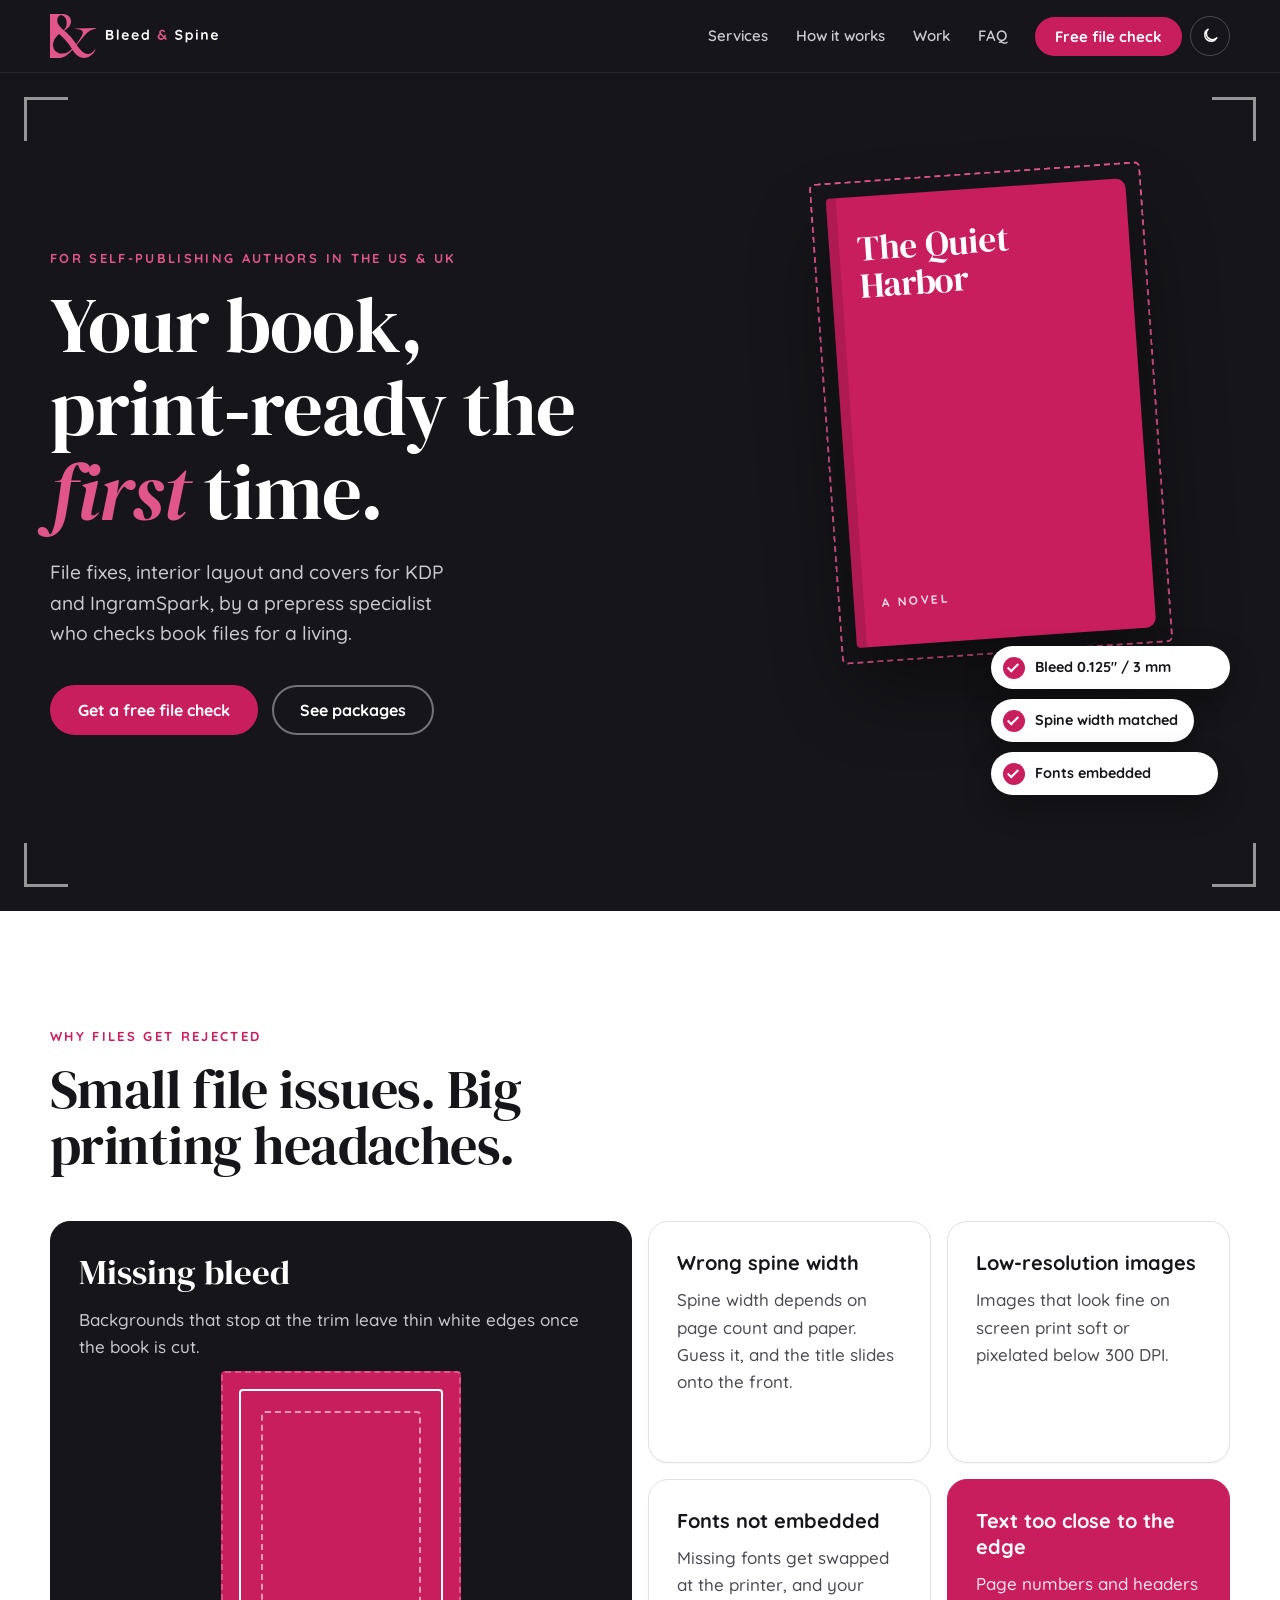
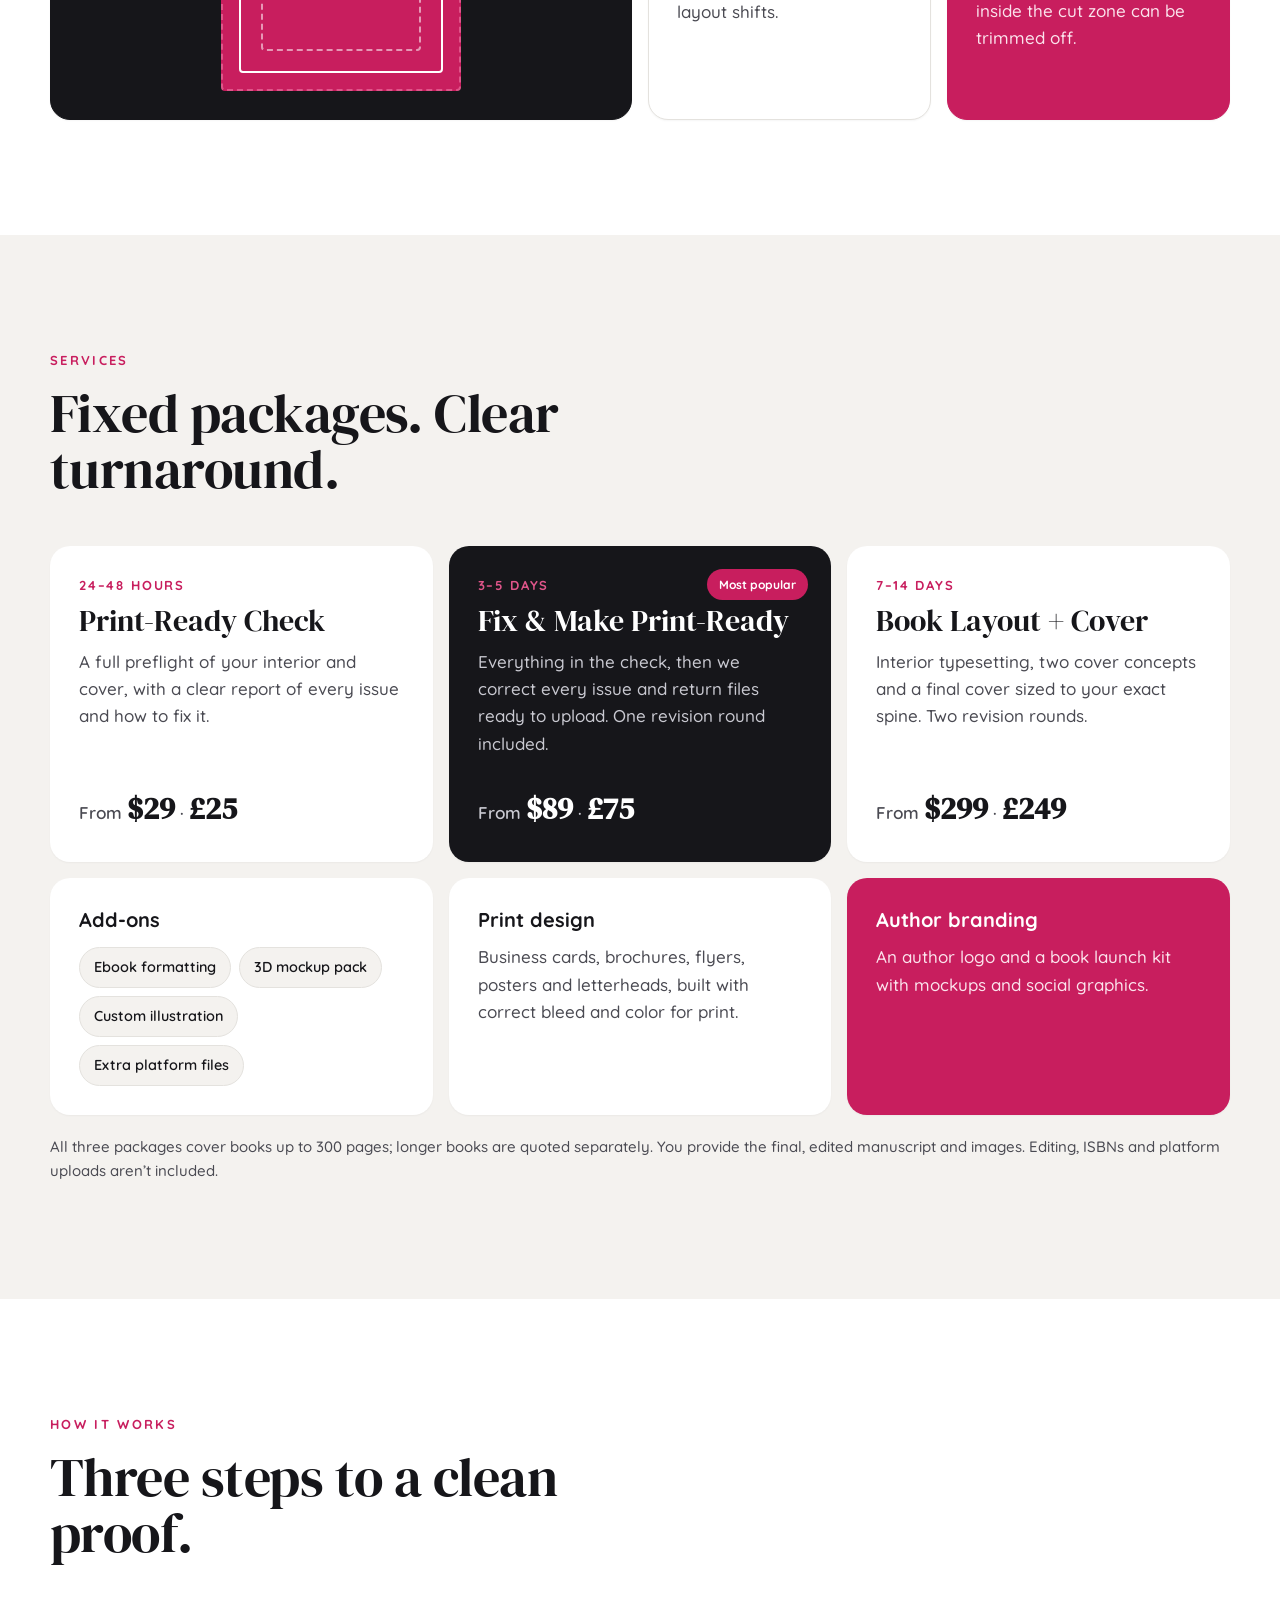
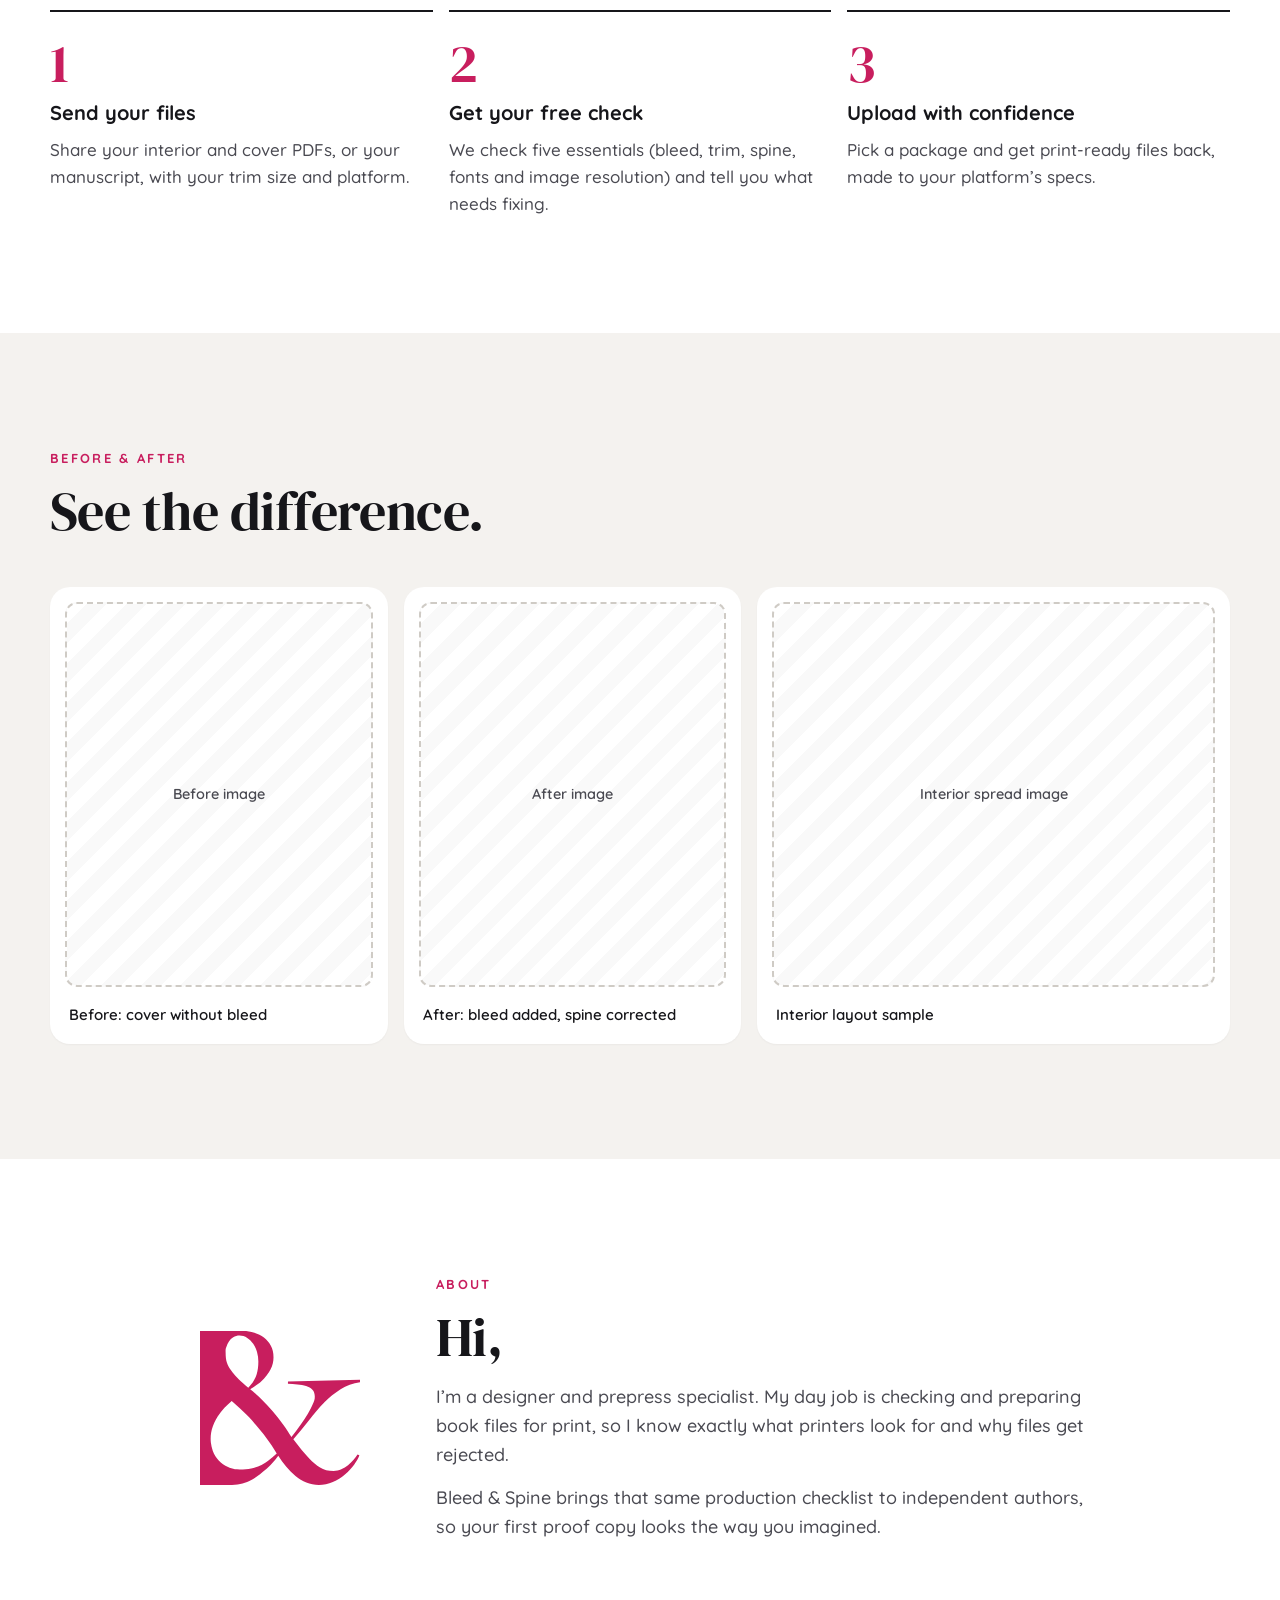
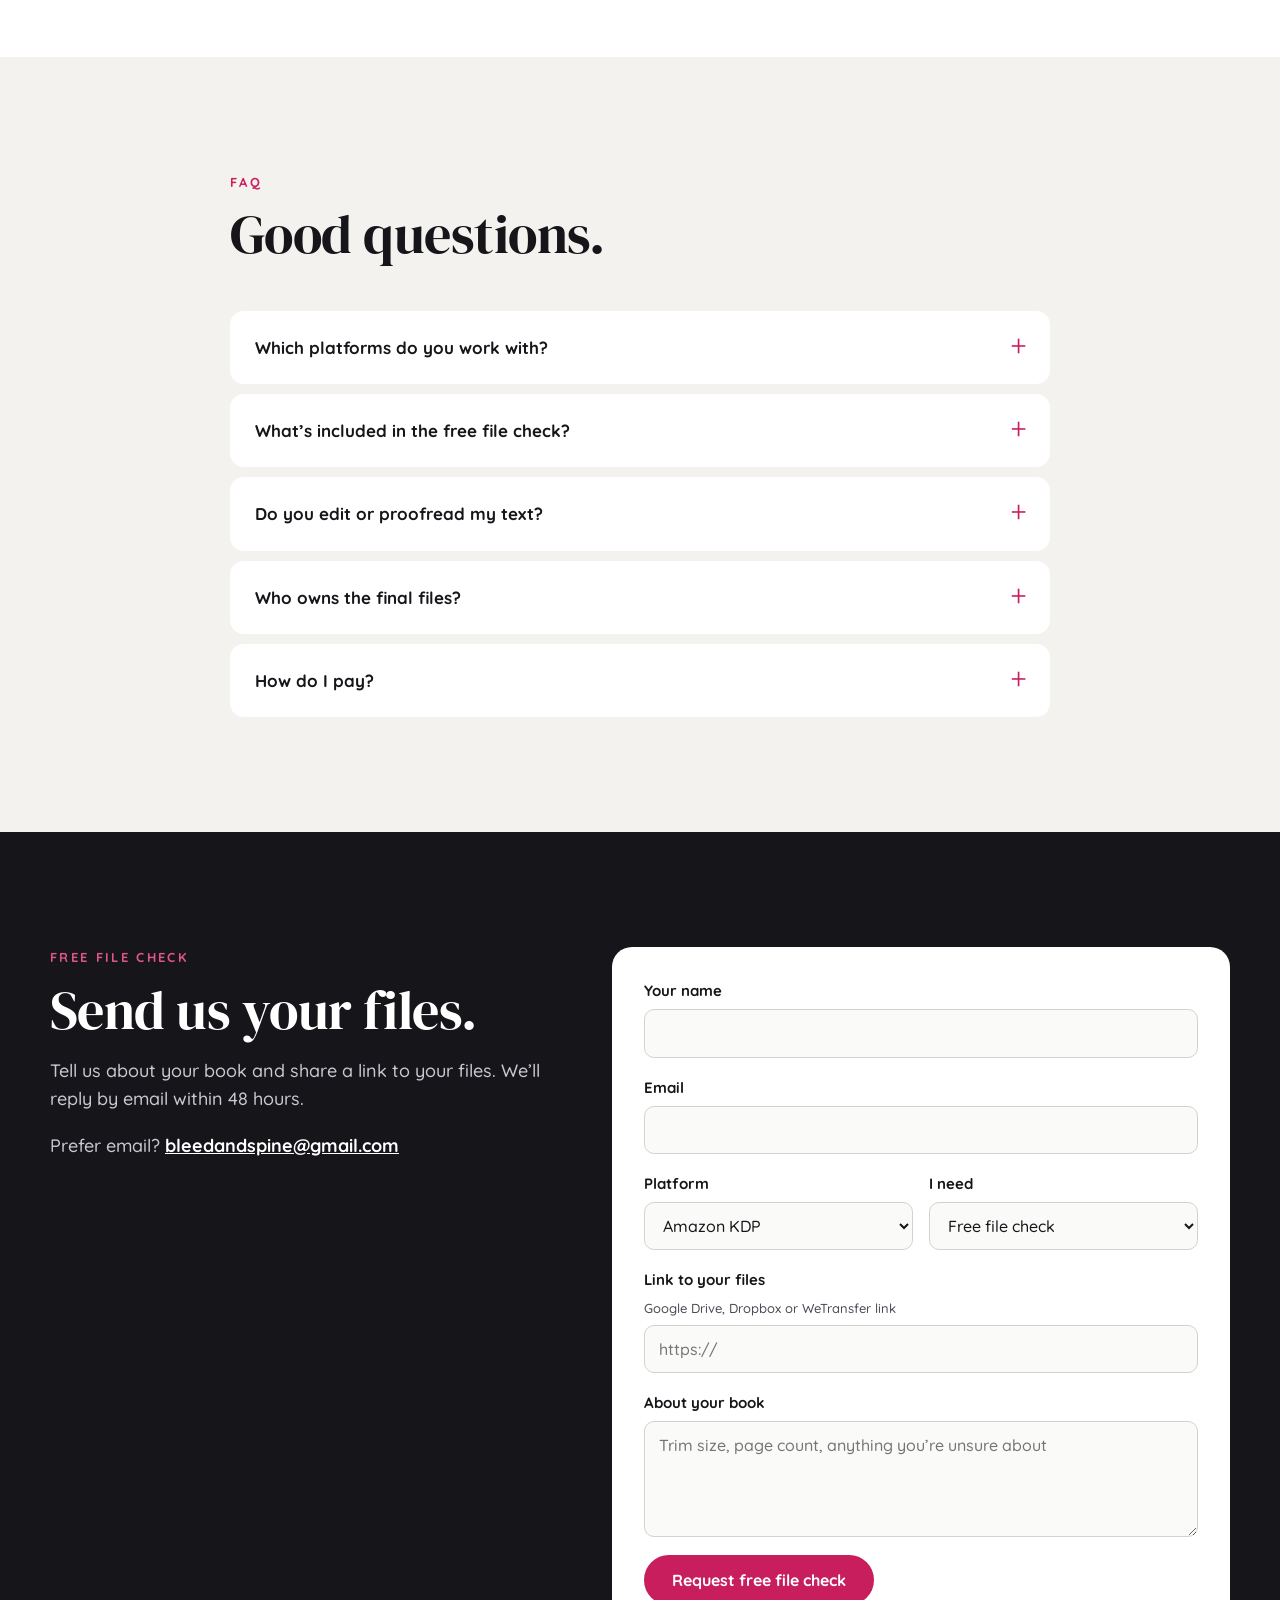
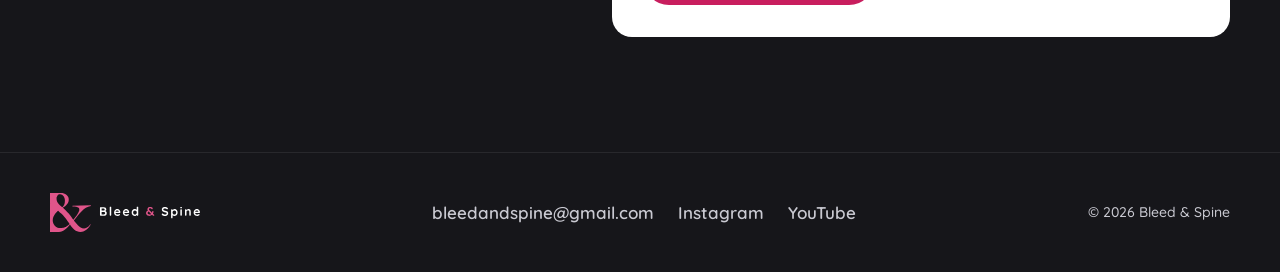
==== index.html @ 87a15da7 "Add the Bleed & Spine landing page. Co-authored-by: Cursor <cursoragent@cursor.com>" ====
<!doctype html>
<html lang="en">
<head>
  <meta charset="utf-8">
  <meta name="viewport" content="width=device-width, initial-scale=1">
  <title>Bleed &amp; Spine | Print-Ready Book Files for KDP &amp; IngramSpark</title>
  <meta name="description" content="Print-ready interiors and covers for Amazon KDP and IngramSpark. Preflight, file fixes, and book layout for self-publishing authors in the US and UK.">
  <meta name="keywords" content="print-ready book files, KDP paperback file fix, IngramSpark preflight, book interior layout, book cover design, spine width, bleed and trim, self-publishing US UK, print-ready PDF, free file check">
  <meta name="author" content="Bleed &amp; Spine">
  <meta name="robots" content="index, follow, max-image-preview:large">
  <meta property="og:title" content="Bleed &amp; Spine | Print-Ready Book Files for KDP &amp; IngramSpark">
  <meta property="og:description" content="Print-ready interiors and covers for Amazon KDP and IngramSpark. Preflight, file fixes, and book layout for self-publishing authors in the US and UK.">
  <meta property="og:type" content="website">
  <meta property="og:site_name" content="Bleed &amp; Spine">
  <meta property="og:locale" content="en_US">
  <meta name="twitter:card" content="summary">
  <meta name="twitter:title" content="Bleed &amp; Spine | Print-Ready Book Files for KDP &amp; IngramSpark">
  <meta name="twitter:description" content="Print-ready interiors and covers for Amazon KDP and IngramSpark. Preflight, file fixes, and book layout for US and UK authors.">
  <meta name="theme-color" content="#16161A">
  <script type="application/ld+json">
  {
    "@context": "https://schema.org",
    "@type": "ProfessionalService",
    "name": "Bleed & Spine",
    "description": "Print-ready book interiors, covers, and file fixes for Amazon KDP and IngramSpark. For self-publishing authors in the US and UK.",
    "email": "bleedandspine@gmail.com",
    "areaServed": ["United States", "United Kingdom"],
    "sameAs": [
      "https://instagram.com/bleedandspine",
      "https://youtube.com/@BleedSpine"
    ],
    "knowsAbout": [
      "Amazon KDP print files",
      "IngramSpark preflight",
      "Book interior layout",
      "Book cover design",
      "Spine width",
      "Bleed and trim"
    ],
    "hasOfferCatalog": {
      "@type": "OfferCatalog",
      "name": "Book production packages",
      "itemListElement": [
        {
          "@type": "Offer",
          "name": "Print-Ready Check",
          "description": "Full preflight of the interior and cover for books up to 300 pages.",
          "price": "29",
          "priceCurrency": "USD"
        },
        {
          "@type": "Offer",
          "name": "Fix & Make Print-Ready",
          "description": "Preflight plus corrections, with files ready to upload. Books up to 300 pages.",
          "price": "89",
          "priceCurrency": "USD"
        },
        {
          "@type": "Offer",
          "name": "Book Layout + Cover",
          "description": "Interior typesetting and a cover sized to the exact spine. Books up to 300 pages.",
          "price": "299",
          "priceCurrency": "USD"
        }
      ]
    }
  }
  </script>
  <script>
    (function () {
      try {
        var stored = localStorage.getItem('theme');
        var theme = stored || (window.matchMedia('(prefers-color-scheme: dark)').matches ? 'dark' : 'light');
        if (theme === 'dark') {
          document.documentElement.setAttribute('data-theme', 'dark');
          var meta = document.querySelector('meta[name="theme-color"]');
          if (meta) meta.setAttribute('content', '#101014');
        }
      } catch (e) {}
    })();
  </script>
  <link rel="icon" href="assets/favicon.svg" type="image/svg+xml">
  <link rel="icon" href="assets/favicon.png" type="image/png">
  <link rel="preconnect" href="https://fonts.googleapis.com">
  <link rel="preconnect" href="https://fonts.gstatic.com" crossorigin>
  <link href="https://fonts.googleapis.com/css2?family=DM+Serif+Display:ital@0;1&family=Quicksand:wght@500;600;700&display=swap" rel="stylesheet">
  <link rel="stylesheet" href="styles.css">
</head>
<body>
  <a class="skip" href="#main">Skip to content</a>

  <header class="site-header">
    <div class="wrap header-inner">
      <a href="#top" class="brand" aria-label="Bleed &amp; Spine home">
        <img src="assets/logo-horizontal-white.svg" alt="Bleed &amp; Spine" width="168" height="44">
      </a>
      <div class="header-end">
        <nav id="nav" class="nav">
          <a href="#services">Services</a>
          <a href="#process">How it works</a>
          <a href="#work">Work</a>
          <a href="#faq">FAQ</a>
          <a href="#check" class="btn btn-small">Free file check</a>
        </nav>
        <button class="theme-toggle" type="button" aria-pressed="false" aria-label="Use dark theme">
          <svg class="icon-moon" width="18" height="18" viewBox="0 0 24 24" fill="none" stroke="currentColor" stroke-width="2" stroke-linecap="round" stroke-linejoin="round" aria-hidden="true"><path d="M21 14.5A8.5 8.5 0 1 1 9.5 3 7 7 0 0 0 21 14.5z"/></svg>
          <svg class="icon-sun" width="18" height="18" viewBox="0 0 24 24" fill="none" stroke="currentColor" stroke-width="2" stroke-linecap="round" aria-hidden="true"><circle cx="12" cy="12" r="4"/><path d="M12 2v2M12 20v2M4.9 4.9l1.4 1.4M17.7 17.7l1.4 1.4M2 12h2M20 12h2M4.9 19.1l1.4-1.4M17.7 6.3l1.4-1.4"/></svg>
        </button>
        <button class="nav-toggle" aria-expanded="false" aria-controls="nav">
          <span class="sr-only">Menu</span>
          <svg width="24" height="24" viewBox="0 0 24 24" fill="none" stroke="currentColor" stroke-width="2" stroke-linecap="round" aria-hidden="true"><path d="M4 7h16M4 12h16M4 17h16"/></svg>
        </button>
      </div>
    </div>
  </header>

  <main id="main">
    <!-- HERO -->
    <section class="hero" id="top">
      <div class="wrap hero-inner">
        <div class="hero-copy">
          <p class="eyebrow">For self-publishing authors in the US &amp; UK</p>
          <h1>Your book, print&#8209;ready the <em>first</em> time.</h1>
          <p class="lede">File fixes, interior layout and covers for KDP and IngramSpark, by a prepress specialist who checks book files for a living.</p>
          <div class="hero-actions">
            <a href="#check" class="btn">Get a free file check</a>
            <a href="#services" class="btn btn-ghost">See packages</a>
          </div>
        </div>

        <div class="hero-visual" aria-hidden="true">
          <div class="cover-mock">
            <span class="bleed-line"></span>
            <div class="cover-art">
              <span class="cover-title">The Quiet<br>Harbor</span>
              <span class="cover-by">A NOVEL</span>
            </div>
          </div>
          <ul class="checks">
            <li><span class="tick"></span>Bleed 0.125″ / 3 mm</li>
            <li><span class="tick"></span>Spine width matched</li>
            <li><span class="tick"></span>Fonts embedded</li>
          </ul>
        </div>
      </div>
      <span class="crop crop-tl"></span><span class="crop crop-tr"></span><span class="crop crop-bl"></span><span class="crop crop-br"></span>
    </section>

    <!-- PROBLEMS BENTO -->
    <section class="section" aria-labelledby="problems-title">
      <div class="wrap">
        <header class="section-head">
          <p class="eyebrow">Why files get rejected</p>
          <h2 id="problems-title">Small file issues. Big printing headaches.</h2>
        </header>
        <div class="bento bento-problems">
          <article class="tile tile-dark tile-bleed reveal">
            <h3>Missing bleed</h3>
            <p>Backgrounds that stop at the trim leave thin white edges once the book is cut.</p>
            <div class="bleed-diagram" aria-hidden="true">
              <span class="d-bleed"></span><span class="d-trim"></span><span class="d-safe"></span>
            </div>
          </article>
          <article class="tile reveal">
            <h3>Wrong spine width</h3>
            <p>Spine width depends on page count and paper. Guess it, and the title slides onto the front.</p>
          </article>
          <article class="tile reveal">
            <h3>Low-resolution images</h3>
            <p>Images that look fine on screen print soft or pixelated below 300 DPI.</p>
          </article>
          <article class="tile reveal">
            <h3>Fonts not embedded</h3>
            <p>Missing fonts get swapped at the printer, and your layout shifts.</p>
          </article>
          <article class="tile tile-rasp reveal">
            <h3>Text too close to the edge</h3>
            <p>Page numbers and headers inside the cut zone can be trimmed off.</p>
          </article>
        </div>
      </div>
    </section>

    <!-- SERVICES BENTO -->
    <section class="section section-tint" id="services" aria-labelledby="services-title">
      <div class="wrap">
        <header class="section-head">
          <p class="eyebrow">Services</p>
          <h2 id="services-title">Fixed packages. Clear turnaround.</h2>
        </header>
        <div class="bento bento-services">
          <article class="tile pkg reveal">
            <p class="pkg-time">24–48 hours</p>
            <h3>Print-Ready Check</h3>
            <p>A full preflight of your interior and cover, with a clear report of every issue and how to fix it.</p>
            <p class="price">From <span>$29</span> · <span>£25</span></p>
          </article>
          <article class="tile pkg pkg-featured tile-dark reveal">
            <p class="pkg-time">3–5 days</p>
            <h3>Fix &amp; Make Print-Ready</h3>
            <p>Everything in the check, then we correct every issue and return files ready to upload. One revision round included.</p>
            <p class="price">From <span>$89</span> · <span>£75</span></p>
            <span class="badge">Most popular</span>
          </article>
          <article class="tile pkg reveal">
            <p class="pkg-time">7–14 days</p>
            <h3>Book Layout + Cover</h3>
            <p>Interior typesetting, two cover concepts and a final cover sized to your exact spine. Two revision rounds.</p>
            <p class="price">From <span>$299</span> · <span>£249</span></p>
          </article>
          <article class="tile tile-addons reveal">
            <h3>Add-ons</h3>
            <ul class="chips">
              <li>Ebook formatting</li>
              <li>3D mockup pack</li>
              <li>Custom illustration</li>
              <li>Extra platform files</li>
            </ul>
          </article>
          <article class="tile reveal">
            <h3>Print design</h3>
            <p>Business cards, brochures, flyers, posters and letterheads, built with correct bleed and color for print.</p>
          </article>
          <article class="tile tile-rasp reveal">
            <h3>Author branding</h3>
            <p>An author logo and a book launch kit with mockups and social graphics.</p>
          </article>
        </div>
        <p class="fine">All three packages cover books up to 300 pages; longer books are quoted separately. You provide the final, edited manuscript and images. Editing, ISBNs and platform uploads aren’t included.</p>
      </div>
    </section>

    <!-- PROCESS -->
    <section class="section" id="process" aria-labelledby="process-title">
      <div class="wrap">
        <header class="section-head">
          <p class="eyebrow">How it works</p>
          <h2 id="process-title">Three steps to a clean proof.</h2>
        </header>
        <ol class="steps">
          <li class="reveal">
            <span class="step-num">1</span>
            <h3>Send your files</h3>
            <p>Share your interior and cover PDFs, or your manuscript, with your trim size and platform.</p>
          </li>
          <li class="reveal">
            <span class="step-num">2</span>
            <h3>Get your free check</h3>
            <p>We check five essentials (bleed, trim, spine, fonts and image resolution) and tell you what needs fixing.</p>
          </li>
          <li class="reveal">
            <span class="step-num">3</span>
            <h3>Upload with confidence</h3>
            <p>Pick a package and get print-ready files back, made to your platform’s specs.</p>
          </li>
        </ol>
      </div>
    </section>

    <!-- WORK (placeholders) -->
    <section class="section section-tint" id="work" aria-labelledby="work-title">
      <div class="wrap">
        <header class="section-head">
          <p class="eyebrow">Before &amp; after</p>
          <h2 id="work-title">See the difference.</h2>
        </header>
        <div class="bento bento-work">
          <figure class="tile shot reveal">
            <div class="shot-slot"><span>Before image</span></div>
            <figcaption>Before: cover without bleed</figcaption>
          </figure>
          <figure class="tile shot reveal">
            <div class="shot-slot"><span>After image</span></div>
            <figcaption>After: bleed added, spine corrected</figcaption>
          </figure>
          <figure class="tile shot shot-wide reveal">
            <div class="shot-slot"><span>Interior spread image</span></div>
            <figcaption>Interior layout sample</figcaption>
          </figure>
        </div>
      </div>
    </section>

    <!-- ABOUT -->
    <section class="section" aria-labelledby="about-title">
      <div class="wrap about">
        <div class="about-marks">
          <img src="assets/mark.svg" alt="" class="about-mark about-mark-ink" width="160" height="154">
          <img src="assets/mark-light.svg" alt="" class="about-mark about-mark-light" width="160" height="154">
        </div>
        <div>
          <p class="eyebrow">About</p>
          <h2 id="about-title">Hi,</h2>
          <p>I’m a designer and prepress specialist. My day job is checking and preparing book files for print, so I know exactly what printers look for and why files get rejected.</p>
          <p>Bleed &amp; Spine brings that same production checklist to independent authors, so your first proof copy looks the way you imagined.</p>
        </div>
      </div>
    </section>

    <!-- FAQ -->
    <section class="section section-tint" id="faq" aria-labelledby="faq-title">
      <div class="wrap narrow">
        <header class="section-head">
          <p class="eyebrow">FAQ</p>
          <h2 id="faq-title">Good questions.</h2>
        </header>
        <div class="faq">
          <details>
            <summary>Which platforms do you work with?</summary>
            <p>Amazon KDP and IngramSpark, including US and UK trim sizes. Other printers are fine too: just send their spec sheet.</p>
          </details>
          <details>
            <summary>What’s included in the free file check?</summary>
            <p>We check bleed, trim size, spine width, font embedding and image resolution, then send you a short summary of what needs fixing.</p>
          </details>
          <details>
            <summary>Do you edit or proofread my text?</summary>
            <p>No. We work on the design and print files only, so please send your final, edited manuscript.</p>
          </details>
          <details>
            <summary>Who owns the final files?</summary>
            <p>You do. Your content stays yours, and any stock images we use come with their license details.</p>
          </details>
          <details>
            <summary>How do I pay?</summary>
            <p>Payment details are shared with your quote. [Add your payment methods here.]</p>
          </details>
        </div>
      </div>
    </section>

    <!-- CONTACT / FREE CHECK -->
    <section class="section check" id="check" aria-labelledby="check-title">
      <div class="wrap check-inner">
        <div class="check-copy">
          <p class="eyebrow">Free file check</p>
          <h2 id="check-title">Send us your files.</h2>
          <p>Tell us about your book and share a link to your files. We’ll reply by email within 48 hours.</p>
          <p class="check-alt">Prefer email? <a href="mailto:bleedandspine@gmail.com">bleedandspine@gmail.com</a></p>
        </div>

        <form class="form" name="file-check" method="POST" action="/thanks.html" data-netlify="true" netlify-honeypot="company">
          <input type="hidden" name="form-name" value="file-check">
          <p class="hidden-field"><label>Leave this empty <input name="company" tabindex="-1" autocomplete="off"></label></p>

          <div class="field">
            <label for="name">Your name</label>
            <input id="name" name="name" type="text" autocomplete="name" required>
          </div>
          <div class="field">
            <label for="email">Email</label>
            <input id="email" name="email" type="email" autocomplete="email" required aria-errormessage="email-error">
            <p id="email-error" class="error">Please enter a valid email address.</p>
          </div>
          <div class="field-row">
            <div class="field">
              <label for="platform">Platform</label>
              <select id="platform" name="platform">
                <option>Amazon KDP</option>
                <option>IngramSpark</option>
                <option>Both</option>
                <option>Not sure yet</option>
              </select>
            </div>
            <div class="field">
              <label for="service">I need</label>
              <select id="service" name="service">
                <option>Free file check</option>
                <option>Fix &amp; make print-ready</option>
                <option>Book layout + cover</option>
                <option>Print design</option>
                <option>Author branding</option>
              </select>
            </div>
          </div>
          <div class="field">
            <label for="files">Link to your files</label>
            <span class="hint" id="files-hint">Google Drive, Dropbox or WeTransfer link</span>
            <input id="files" name="files" type="url" inputmode="url" placeholder="https://" aria-describedby="files-hint" aria-errormessage="files-error">
            <p id="files-error" class="error">Please paste a full link starting with https://</p>
          </div>
          <div class="field">
            <label for="message">About your book</label>
            <textarea id="message" name="message" rows="4" placeholder="Trim size, page count, anything you’re unsure about"></textarea>
          </div>
          <button type="submit" class="btn">Request free file check</button>
        </form>
      </div>
    </section>
  </main>

  <footer class="site-footer">
    <div class="wrap footer-inner">
      <img src="assets/logo-horizontal-white.svg" alt="Bleed &amp; Spine" width="168" height="44">
      <ul class="footer-links">
        <li><a href="mailto:bleedandspine@gmail.com">bleedandspine@gmail.com</a></li>
        <li><a href="https://instagram.com/bleedandspine" rel="noopener">Instagram</a></li>
        <li><a href="https://youtube.com/@BleedSpine" rel="noopener">YouTube</a></li>
      </ul>
      <p class="copy">© <span id="year">2026</span> Bleed &amp; Spine</p>
    </div>
  </footer>

  <script src="script.js" defer></script>
</body>
</html>
---- styles.css ----
:root {
  --ink: #16161A;
  --ink-2: #222228;
  --rasp: #C81E5E;
  --rasp-light: #E0558A;
  --paper: #FFFFFF;
  --tint: #F4F2EF;
  --muted: #4A4A52;
  --line: #E4E2DE;
  --on-dark-muted: #C9C9D1;
  --bg: var(--paper);
  --bg-tint: var(--tint);
  --text: var(--ink);
  --card: var(--paper);
  --form-bg: var(--paper);
  --input-bg: #FAFAF9;
  --input-border: #D4D2CE;
  --input-text: var(--ink);
  --step-line: var(--ink);
  --shot-line: #CFCBC5;
  --shot-hatch: rgba(0, 0, 0, .025);
  --chip-bg: var(--tint);
  --faq-bg: var(--paper);
  --serif: "DM Serif Display", Georgia, "Times New Roman", serif;
  --sans: "Quicksand", "Trebuchet MS", system-ui, sans-serif;
  --radius: 20px;
  --wrap: 1180px;
  color-scheme: light;
}

html[data-theme="dark"] {
  --bg: var(--ink);
  --bg-tint: #1B1B20;
  --text: var(--tint);
  --muted: var(--on-dark-muted);
  --line: #34343A;
  --card: var(--ink-2);
  --form-bg: var(--ink-2);
  --input-bg: var(--ink);
  --input-border: #3A3A44;
  --input-text: var(--tint);
  --step-line: rgba(244, 242, 239, .35);
  --shot-line: #5A5A64;
  --shot-hatch: rgba(255, 255, 255, .04);
  --chip-bg: #2A2A32;
  --faq-bg: var(--ink-2);
  color-scheme: dark;
}

*, *::before, *::after { box-sizing: border-box; }
html { scroll-behavior: smooth; scroll-padding-top: 84px; }
@media (prefers-reduced-motion: reduce) { html { scroll-behavior: auto; } }
body {
  margin: 0;
  font-family: var(--sans);
  font-weight: 500;
  font-size: 1.0625rem;
  line-height: 1.6;
  color: var(--text);
  background: var(--bg);
  -webkit-font-smoothing: antialiased;
}
@media (prefers-reduced-motion: no-preference) {
  body, .section-tint, .form, .field input, .field select, .field textarea {
    transition: background-color .2s ease, color .2s ease, border-color .2s ease;
  }
  .tile, .faq details, .steps li {
    transition: background-color .2s ease, color .2s ease, border-color .2s ease, box-shadow .2s ease, transform .2s ease;
  }
}
img { max-width: 100%; height: auto; display: block; }
a { color: inherit; }
h1, h2, h3 { margin: 0; font-weight: 400; }
h1, h2 { font-family: var(--serif); letter-spacing: -0.01em; line-height: 1.05; }
h2 { font-size: clamp(2.1rem, 4.2vw, 3.4rem); }
h3 { font-family: var(--sans); font-weight: 700; font-size: 1.25rem; line-height: 1.3; }
p { margin: 0; }

.wrap { width: min(var(--wrap), 100% - 48px); margin-inline: auto; }
.narrow { width: min(820px, 100% - 48px); }
.sr-only { position: absolute; width: 1px; height: 1px; overflow: hidden; clip: rect(0 0 0 0); white-space: nowrap; }
.skip { position: absolute; left: 16px; top: -60px; background: var(--rasp); color: #fff; padding: 10px 16px; border-radius: 8px; z-index: 100; }
.skip:focus { top: 16px; }
:focus-visible { outline: 3px solid var(--rasp-light); outline-offset: 3px; }

.eyebrow {
  font-size: 0.8125rem;
  font-weight: 700;
  letter-spacing: 0.18em;
  text-transform: uppercase;
  color: var(--rasp);
  margin-bottom: 14px;
}

/* Buttons */
.btn {
  display: inline-flex; align-items: center; justify-content: center;
  padding: 15px 26px;
  border-radius: 999px;
  background: var(--rasp);
  color: #fff;
  font: 700 1rem/1 var(--sans);
  text-decoration: none;
  border: 2px solid var(--rasp);
  cursor: pointer;
  transition: background-color .2s, border-color .2s, transform .2s;
}
.btn:hover { background: #A9164D; border-color: #A9164D; transform: translateY(-1px); }
.btn-ghost { background: transparent; border-color: rgba(255,255,255,.4); }
.btn-ghost:hover { background: rgba(255,255,255,.08); border-color: #fff; }
.btn-small { padding: 10px 18px; font-size: .9375rem; }

/* Header */
.site-header { position: sticky; top: 0; z-index: 50; background: var(--ink); color: #fff; border-bottom: 1px solid rgba(255,255,255,.08); }
.header-inner { display: flex; align-items: center; justify-content: space-between; height: 72px; }
.brand img { width: 168px; height: auto; }
.nav { display: flex; align-items: center; gap: 28px; }
.nav a:not(.btn) { text-decoration: none; font-weight: 600; font-size: .9375rem; color: var(--on-dark-muted); transition: color .2s; }
.nav a:not(.btn):hover { color: #fff; }
.header-end { display: flex; align-items: center; gap: 8px; }
.theme-toggle {
  display: grid; place-items: center;
  width: 40px; height: 40px; padding: 0;
  border-radius: 999px;
  border: 1px solid rgba(255, 255, 255, .22);
  background: transparent;
  color: #fff;
  cursor: pointer;
}
.theme-toggle:hover { background: rgba(255, 255, 255, .08); }
.theme-toggle .icon-sun { display: none; }
html[data-theme="dark"] .theme-toggle .icon-moon { display: none; }
html[data-theme="dark"] .theme-toggle .icon-sun { display: block; }
.nav-toggle { display: none; background: none; border: 0; color: #fff; padding: 8px; cursor: pointer; }

/* Hero */
.hero { position: relative; background: var(--ink); color: #fff; padding: clamp(64px, 9vw, 120px) 0; overflow: hidden; }
.hero-inner { display: grid; grid-template-columns: 1.15fr .85fr; gap: 56px; align-items: center; }
.hero .eyebrow { color: var(--rasp-light); }
.hero h1 { font-size: clamp(2.8rem, 6.2vw, 5.4rem); }
.hero h1 em { color: var(--rasp-light); }
.lede { margin-top: 24px; font-size: 1.2rem; color: var(--on-dark-muted); max-width: 34ch; }
.hero-actions { display: flex; flex-wrap: wrap; gap: 14px; margin-top: 36px; }

.crop { position: absolute; width: 44px; height: 44px; border: 0 solid rgba(255,255,255,.55); }
.crop-tl { top: 24px; left: 24px; border-top-width: 3px; border-left-width: 3px; }
.crop-tr { top: 24px; right: 24px; border-top-width: 3px; border-right-width: 3px; }
.crop-bl { bottom: 24px; left: 24px; border-bottom-width: 3px; border-left-width: 3px; }
.crop-br { bottom: 24px; right: 24px; border-bottom-width: 3px; border-right-width: 3px; }

.hero-visual { position: relative; display: grid; justify-items: center; }
.cover-mock { position: relative; width: min(300px, 70vw); aspect-ratio: 2 / 3; rotate: -4deg; }
.bleed-line { position: absolute; inset: -16px; border: 2px dashed var(--rasp-light); border-radius: 6px; }
.cover-art {
  position: absolute; inset: 0;
  background: var(--rasp);
  border-radius: 4px 10px 10px 4px;
  box-shadow: 0 40px 80px rgba(0,0,0,.45), inset 10px 0 0 rgba(0,0,0,.12);
  padding: 34px 28px;
  display: flex; flex-direction: column; justify-content: space-between;
}
.cover-title { font-family: var(--serif); font-size: 2.2rem; line-height: 1.05; }
.cover-by { font-size: .75rem; font-weight: 700; letter-spacing: .2em; opacity: .85; }
.checks { list-style: none; margin: 8px 0 0; padding: 0; display: grid; gap: 10px; position: relative; justify-self: end; }
.checks li {
  display: flex; align-items: center; gap: 10px;
  background: #fff; color: var(--ink);
  padding: 10px 16px 10px 12px;
  border-radius: 999px;
  font-weight: 700; font-size: .9rem;
  box-shadow: 0 12px 30px rgba(0,0,0,.3);
}
.checks li:nth-child(2) { margin-right: 36px; }
.checks li:nth-child(3) { margin-right: 12px; }
.tick { width: 22px; height: 22px; border-radius: 50%; background: var(--rasp); position: relative; flex: none; }
.tick::after { content: ""; position: absolute; left: 7px; top: 4px; width: 6px; height: 11px; border: solid #fff; border-width: 0 2.5px 2.5px 0; rotate: 45deg; }

/* Sections */
.section { padding: clamp(72px, 9vw, 120px) 0; }
.section-tint { background: var(--bg-tint); }
.section-head { max-width: 640px; margin-bottom: 48px; }

/* Bento */
.bento { display: grid; gap: 16px; }
.tile {
  position: relative;
  background: var(--card);
  border: 1px solid var(--line);
  border-radius: var(--radius);
  padding: 28px;
  display: flex; flex-direction: column; gap: 10px;
  box-shadow: 0 1px 2px rgba(22, 22, 26, .04);
}
.section-tint .tile { border-color: transparent; }
@media (hover: hover) {
  .tile:hover {
    border-color: #D0CDC8;
    box-shadow: 0 10px 24px rgba(22, 22, 26, .08);
  }
  .tile-dark:hover {
    border-color: #2C2C32;
    box-shadow: 0 12px 28px rgba(0, 0, 0, .18);
  }
  .tile-rasp:hover {
    background: #B41B54;
    border-color: #B41B54;
    box-shadow: 0 12px 28px rgba(200, 30, 94, .2);
  }
  html[data-theme="dark"] .tile:hover {
    border-color: #4A4A54;
    box-shadow: 0 12px 28px rgba(0, 0, 0, .32);
  }
  html[data-theme="dark"] .tile-dark:hover {
    border-color: rgba(224, 85, 138, .55);
    box-shadow: inset 0 0 0 1px rgba(224, 85, 138, .55), 0 12px 28px rgba(0, 0, 0, .4);
  }
  html[data-theme="dark"] .tile-rasp:hover {
    background: #B41B54;
    border-color: #B41B54;
  }
  html[data-theme="dark"] .section-tint .tile:not(.tile-dark):not(.tile-rasp):hover {
    border-color: #5A5A64;
  }
}
@media (hover: hover) and (prefers-reduced-motion: no-preference) {
  .tile:hover { transform: translateY(-2px); }
}
.tile p { color: var(--muted); }
.tile-dark { background: var(--ink); color: #fff; border-color: var(--ink); }
.tile-dark p { color: var(--on-dark-muted); }
.tile-rasp { background: var(--rasp); color: #fff; border-color: var(--rasp); }
.tile-rasp p { color: #FBE3EC; }

.bento-problems { grid-template-columns: repeat(4, 1fr); grid-template-rows: auto auto; }
.tile-bleed { grid-column: span 2; grid-row: span 2; }
.tile-bleed h3 { font-family: var(--serif); font-weight: 400; font-size: 2.2rem; }
.bleed-diagram { position: relative; margin-top: auto; align-self: center; width: min(240px, 80%); aspect-ratio: 3 / 4; }
.bleed-diagram span { position: absolute; border-radius: 4px; }
.d-bleed { inset: 0; background: var(--rasp); border: 2px dashed var(--rasp-light); }
.d-trim { inset: 18px; border: 2px solid #fff; }
.d-safe { inset: 40px; border: 2px dashed rgba(255,255,255,.55); }

.bento-services { grid-template-columns: repeat(6, 1fr); }
.pkg { grid-column: span 2; }
.pkg h3 { font-family: var(--serif); font-weight: 400; font-size: 1.85rem; line-height: 1.1; }
.pkg-time { font-size: .8125rem; font-weight: 700; letter-spacing: .14em; text-transform: uppercase; color: var(--rasp) !important; }
.tile-dark .pkg-time { color: var(--rasp-light) !important; }
.price { margin-top: auto; padding-top: 18px; font-weight: 600; }
.price span { font-family: var(--serif); font-size: 1.9rem; color: var(--text); }
.tile-dark .price span { color: #fff; }
.badge { position: absolute; top: 22px; right: 22px; background: var(--rasp); color: #fff; font-size: .75rem; font-weight: 700; padding: 6px 12px; border-radius: 999px; }
.tile-addons { grid-column: span 2; }
.bento-services > .tile:nth-last-child(2), .bento-services > .tile:last-child { grid-column: span 2; }
.chips { list-style: none; margin: 4px 0 0; padding: 0; display: flex; flex-wrap: wrap; gap: 8px; }
.chips li { padding: 8px 14px; border-radius: 999px; background: var(--chip-bg); font-weight: 600; font-size: .9rem; }
.section-tint .chips li { background: var(--chip-bg); border: 1px solid var(--line); }
html[data-theme="dark"] .section-tint .tile:not(.tile-dark):not(.tile-rasp) { border-color: var(--line); }
html[data-theme="dark"] .site-header,
html[data-theme="dark"] .hero,
html[data-theme="dark"] .check,
html[data-theme="dark"] .site-footer,
html[data-theme="dark"] .nav { background: #101014; }
html[data-theme="dark"] .tile-dark {
  background: #101014;
  border-color: #101014;
  box-shadow: inset 0 0 0 1px rgba(224, 85, 138, .35);
}
.fine { margin-top: 20px; font-size: .9375rem; color: var(--muted); }

/* Steps */
.steps { list-style: none; margin: 0; padding: 0; display: grid; grid-template-columns: repeat(3, 1fr); gap: 16px; counter-reset: none; }
.steps li { border-top: 2px solid var(--step-line); padding-top: 24px; display: grid; gap: 10px; align-content: start; }
@media (hover: hover) {
  .steps li:hover { border-top-color: var(--rasp); }
}
.step-num { font-family: var(--serif); font-size: 3.4rem; line-height: 1; color: var(--rasp); }
.steps p { color: var(--muted); }

/* Work */
.bento-work { grid-template-columns: 1fr 1fr 1.4fr; }
.shot { padding: 14px; margin: 0; }
.shot-slot {
  aspect-ratio: 4 / 5;
  border: 2px dashed var(--shot-line);
  border-radius: 12px;
  display: grid; place-items: center;
  color: var(--muted); font-weight: 600; font-size: .9rem;
  background: repeating-linear-gradient(135deg, transparent 0 14px, var(--shot-hatch) 14px 28px);
}
.shot-wide .shot-slot { aspect-ratio: auto; height: 100%; min-height: 240px; }
.shot figcaption { padding: 6px 4px 2px; font-weight: 600; font-size: .9375rem; }

/* About */
.about { display: grid; grid-template-columns: 200px 1fr; gap: 56px; align-items: center; max-width: 920px; }
.about-marks { display: grid; }
.about-mark { width: 160px; justify-self: center; }
.about-mark-light { display: none; }
html[data-theme="dark"] .about-mark-ink { display: none; }
html[data-theme="dark"] .about-mark-light { display: block; }
.about h2 { margin-bottom: 18px; }
.about p + p { margin-top: 14px; }
.about p:not(.eyebrow) { color: var(--muted); font-size: 1.125rem; }

/* FAQ */
.faq { display: grid; gap: 10px; }
.faq details { background: var(--faq-bg); border: 1px solid transparent; border-radius: 14px; padding: 4px 24px; }
@media (hover: hover) {
  .faq details:hover { border-color: var(--line); }
  html[data-theme="dark"] .faq details:hover { background: #26262C; }
}
.faq summary { cursor: pointer; padding: 18px 0; font-weight: 700; font-size: 1.0625rem; list-style: none; display: flex; justify-content: space-between; gap: 16px; }
.faq summary::-webkit-details-marker { display: none; }
.faq summary::after { content: "+"; font-family: var(--serif); font-size: 1.6rem; line-height: 1; color: var(--rasp); transition: rotate .2s; }
.faq details[open] summary::after { rotate: 45deg; }
.faq details p { padding: 0 0 20px; color: var(--muted); }

/* Contact */
.check { background: var(--ink); color: #fff; }
.check .eyebrow { color: var(--rasp-light); }
.check-inner { display: grid; grid-template-columns: .9fr 1.1fr; gap: 56px; align-items: start; }
.check-copy p:not(.eyebrow) { margin-top: 18px; color: var(--on-dark-muted); font-size: 1.125rem; }
.check-alt a { color: #fff; font-weight: 700; }
.form { background: var(--form-bg); color: var(--text); border-radius: var(--radius); padding: 32px; display: grid; gap: 18px; }
.field { display: grid; gap: 6px; }
.field-row { display: grid; grid-template-columns: 1fr 1fr; gap: 16px; }
.field label { font-weight: 700; font-size: .9375rem; }
.hint { font-size: .8125rem; color: var(--muted); }
.field input, .field select, .field textarea {
  font: 500 1rem/1.4 var(--sans);
  color: var(--input-text);
  background: var(--input-bg);
  border: 1.5px solid var(--input-border);
  border-radius: 10px;
  padding: 12px 14px;
  width: 100%;
}
.field textarea { resize: vertical; }
.field input:focus, .field select:focus, .field textarea:focus { outline: none; border-color: var(--rasp); box-shadow: 0 0 0 3px rgba(200, 30, 94, .18); }
.field input:user-invalid { border-color: #B42318; background: #FEF3F2; }
html[data-theme="dark"] .field input:user-invalid { background: #2A1716; color: var(--tint); }
.error { display: none; font-size: .875rem; color: #B42318; font-weight: 600; }
.field input:user-invalid + .error { display: block; }
.field input:user-valid { border-color: #2E7D4F; }
.hidden-field { position: absolute; left: -9999px; }
.form .btn { justify-self: start; }

/* Footer */
.site-footer { background: var(--ink); color: var(--on-dark-muted); border-top: 1px solid rgba(255,255,255,.08); padding: 40px 0; }
.footer-inner { display: flex; flex-wrap: wrap; align-items: center; justify-content: space-between; gap: 24px; }
.footer-inner img { width: 150px; }
.footer-links { list-style: none; margin: 0; padding: 0; display: flex; flex-wrap: wrap; gap: 24px; }
.footer-links a { text-decoration: none; font-weight: 600; }
.footer-links a:hover { color: #fff; }
.copy { font-size: .875rem; }

/* Scroll reveal: progressive enhancement */
@media (prefers-reduced-motion: no-preference) {
  @supports ((animation-timeline: view()) and (animation-range: entry)) {
    @keyframes rise { from { opacity: 0; translate: 0 28px; } }
    .reveal {
      animation: rise auto ease-out backwards;
      animation-timeline: view();
      animation-range: entry 0% entry 60%;
    }
  }
}

/* Responsive */
@media (max-width: 960px) {
  .hero-inner, .check-inner { grid-template-columns: 1fr; }
  .hero-visual { margin-top: 24px; }
  .bento-problems { grid-template-columns: repeat(2, 1fr); }
  .bento-services { grid-template-columns: repeat(2, 1fr); }
  .bento-services > .tile, .pkg, .tile-addons { grid-column: span 1 !important; }
  .pkg-featured { grid-column: span 2 !important; order: -1; }
  .steps { grid-template-columns: 1fr; gap: 32px; }
  .bento-work { grid-template-columns: 1fr 1fr; }
  .shot-wide { grid-column: span 2; }
}
@media (max-width: 760px) {
  .nav-toggle { display: block; }
  .nav {
    position: absolute; top: 72px; left: 0; right: 0;
    background: var(--ink);
    flex-direction: column; align-items: stretch; gap: 4px;
    padding: 12px 24px 24px;
    border-bottom: 1px solid rgba(255,255,255,.08);
    display: none;
  }
  .nav.open { display: flex; }
  .nav a:not(.btn) { padding: 12px 0; font-size: 1.0625rem; }
  .nav .btn { margin-top: 8px; }
}
@media (max-width: 600px) {
  .bento-problems, .bento-services, .bento-work { grid-template-columns: 1fr; }
  .tile-bleed, .pkg-featured, .shot-wide { grid-column: span 1 !important; grid-row: auto; }
  .field-row { grid-template-columns: 1fr; }
  .about { grid-template-columns: 1fr; gap: 24px; }
  .about-mark { width: 110px; justify-self: start; }
  .form { padding: 24px; }
  .crop { width: 26px; height: 26px; }
  .crop-tl, .crop-tr { top: 14px; } .crop-bl, .crop-br { bottom: 14px; }
  .crop-tl, .crop-bl { left: 14px; } .crop-tr, .crop-br { right: 14px; }
  .hero { padding-top: 72px; padding-bottom: 72px; }
  .checks { justify-self: center; }
}
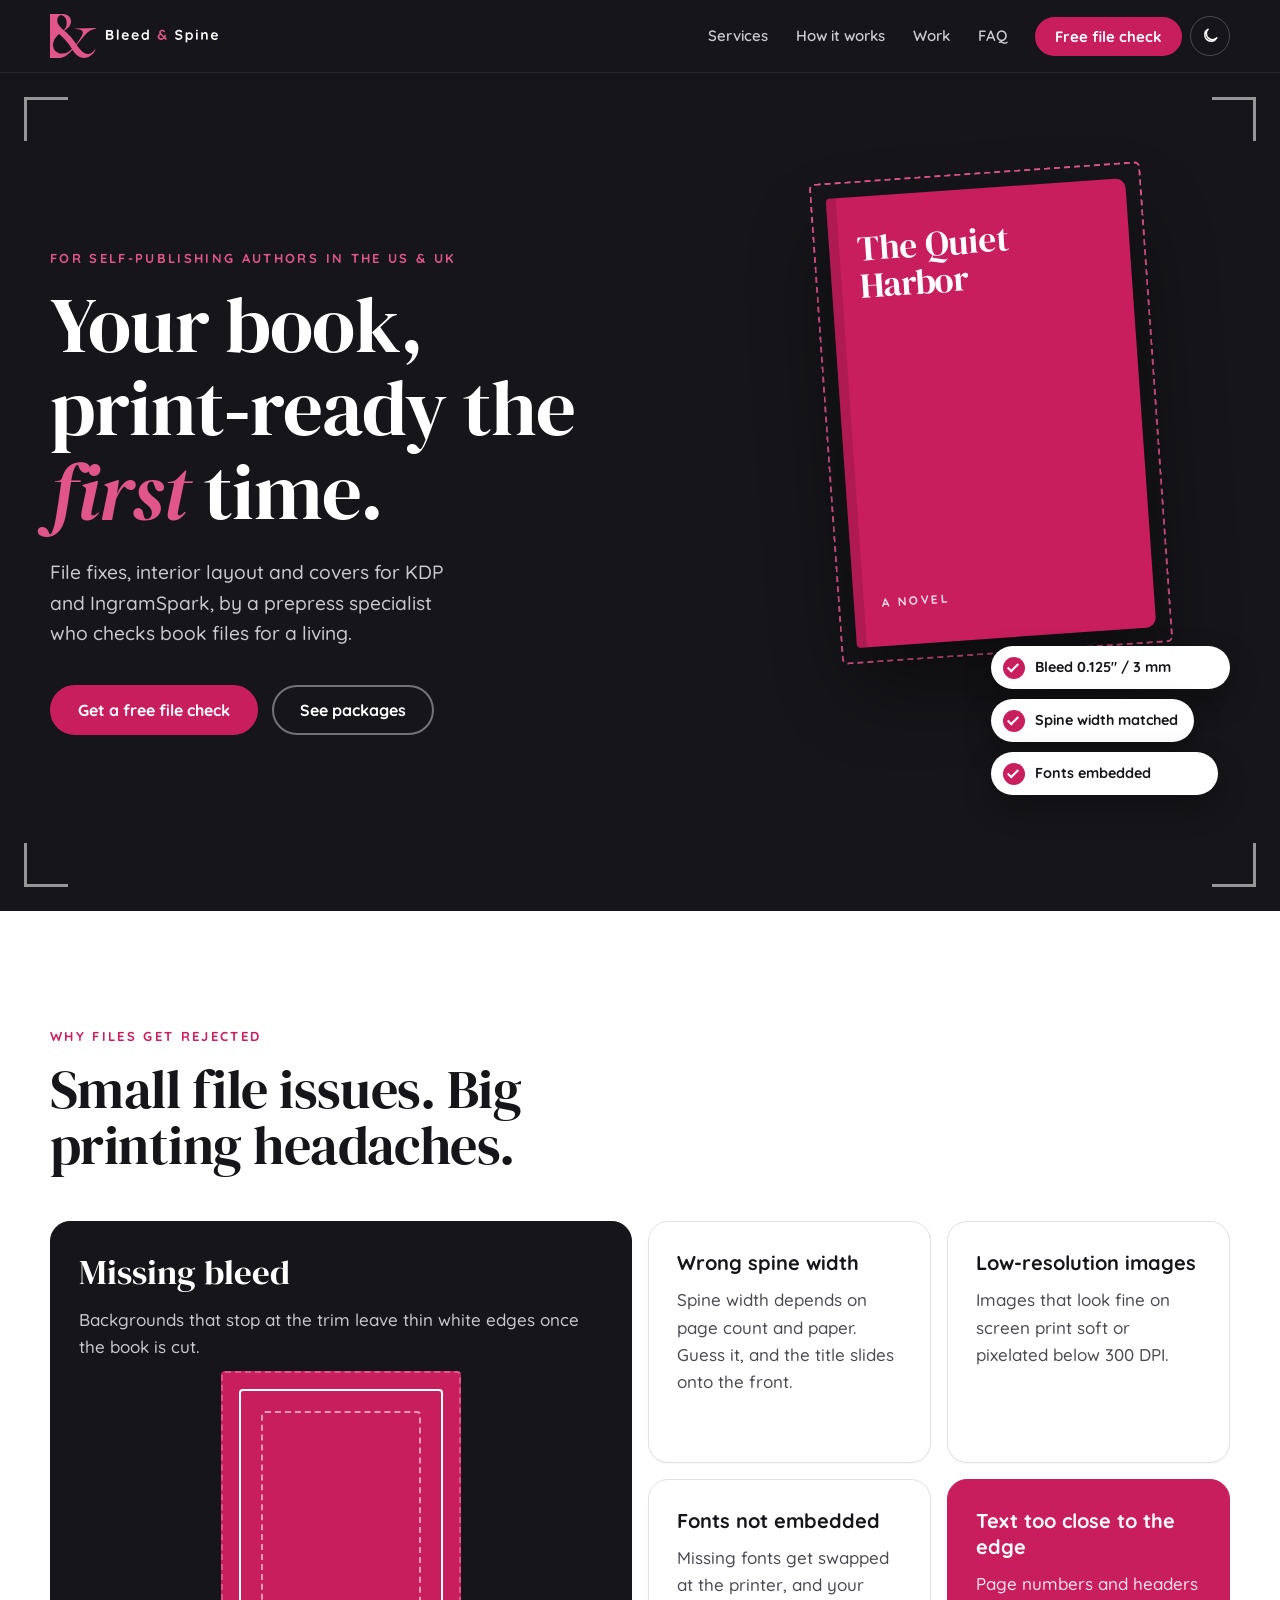
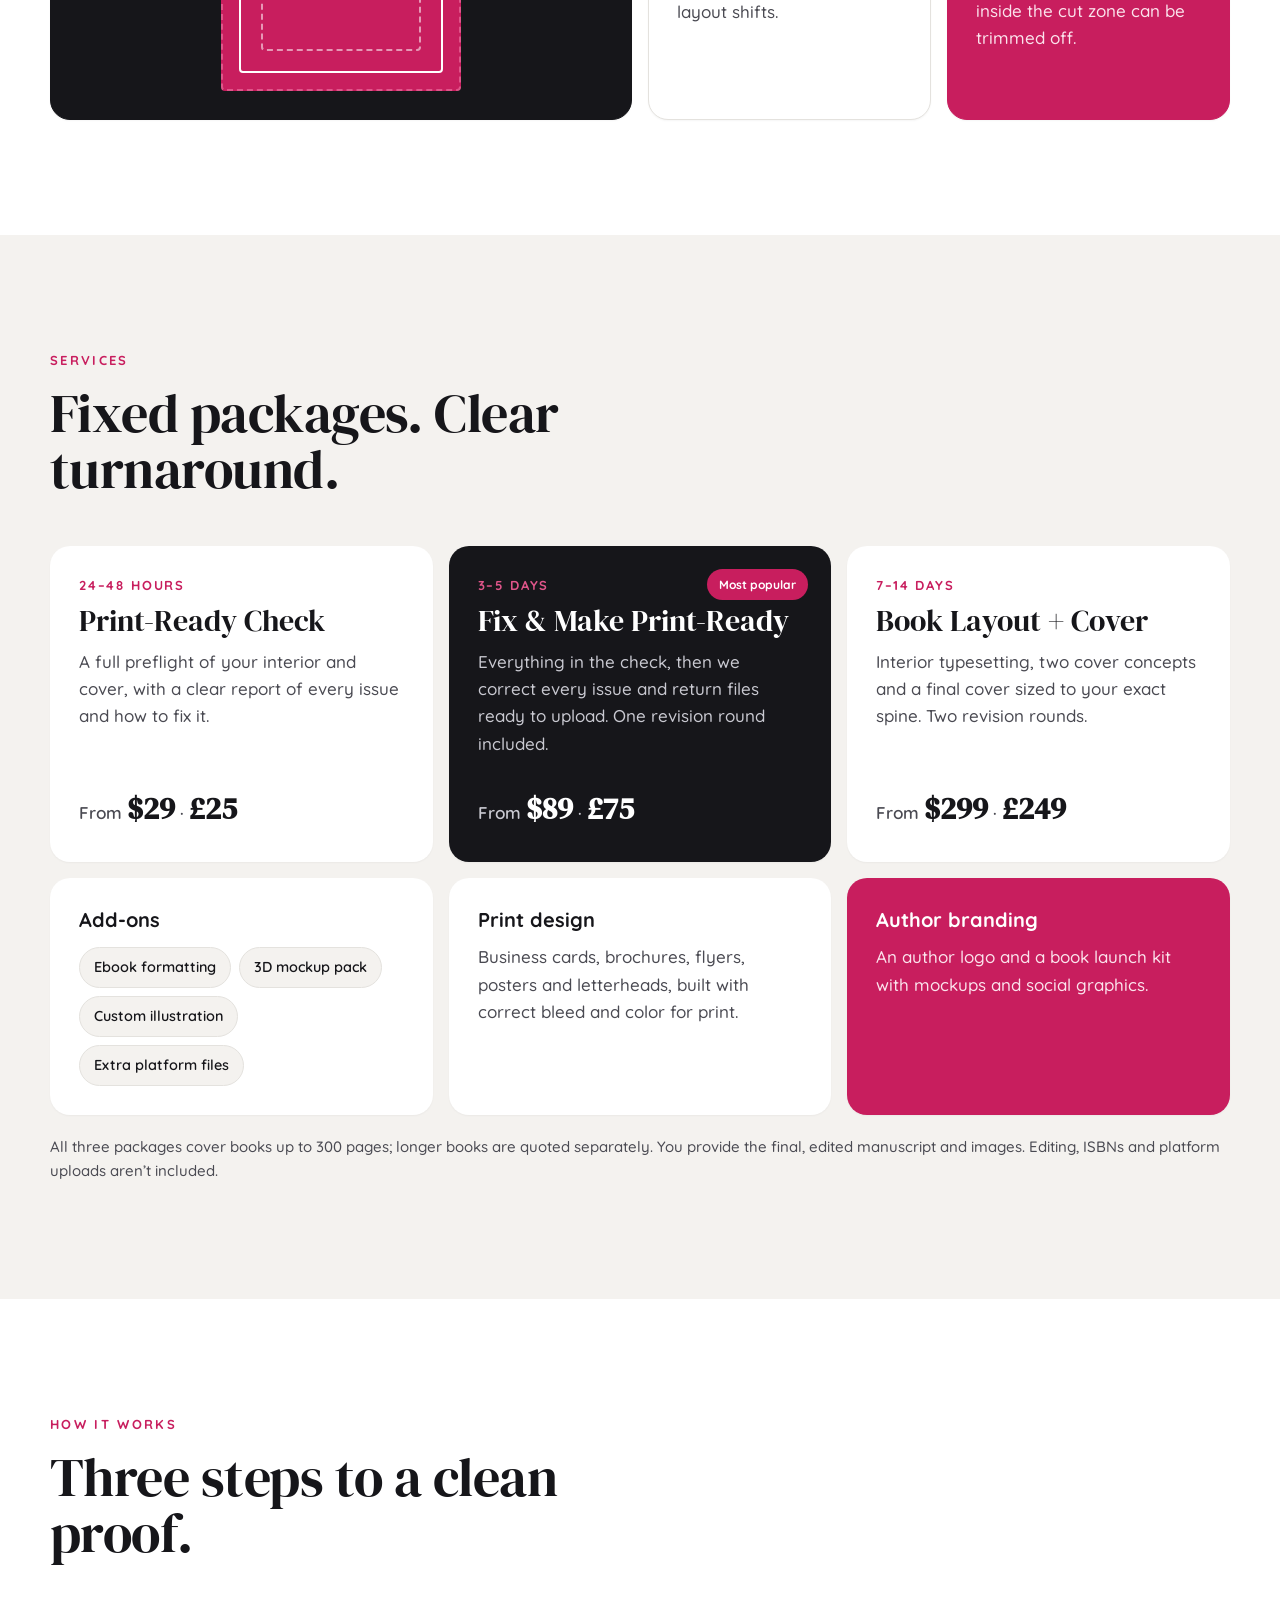
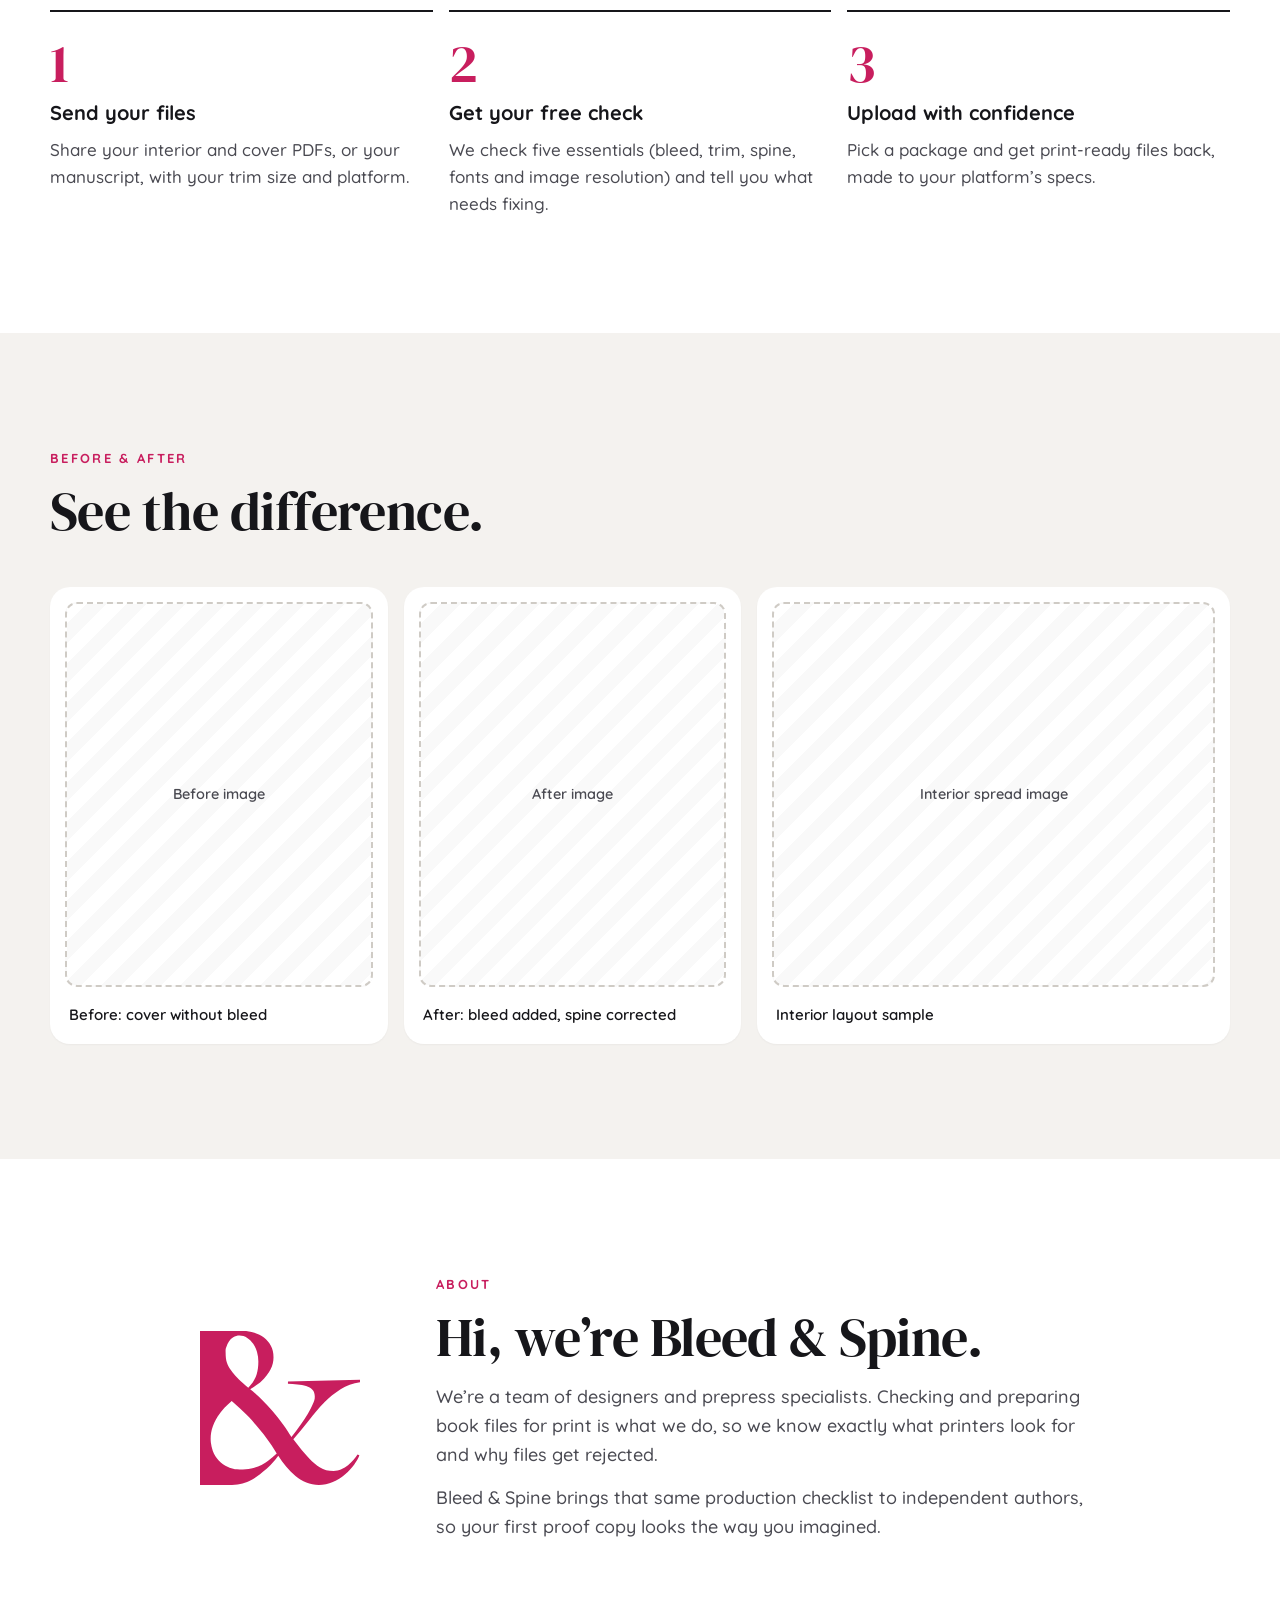
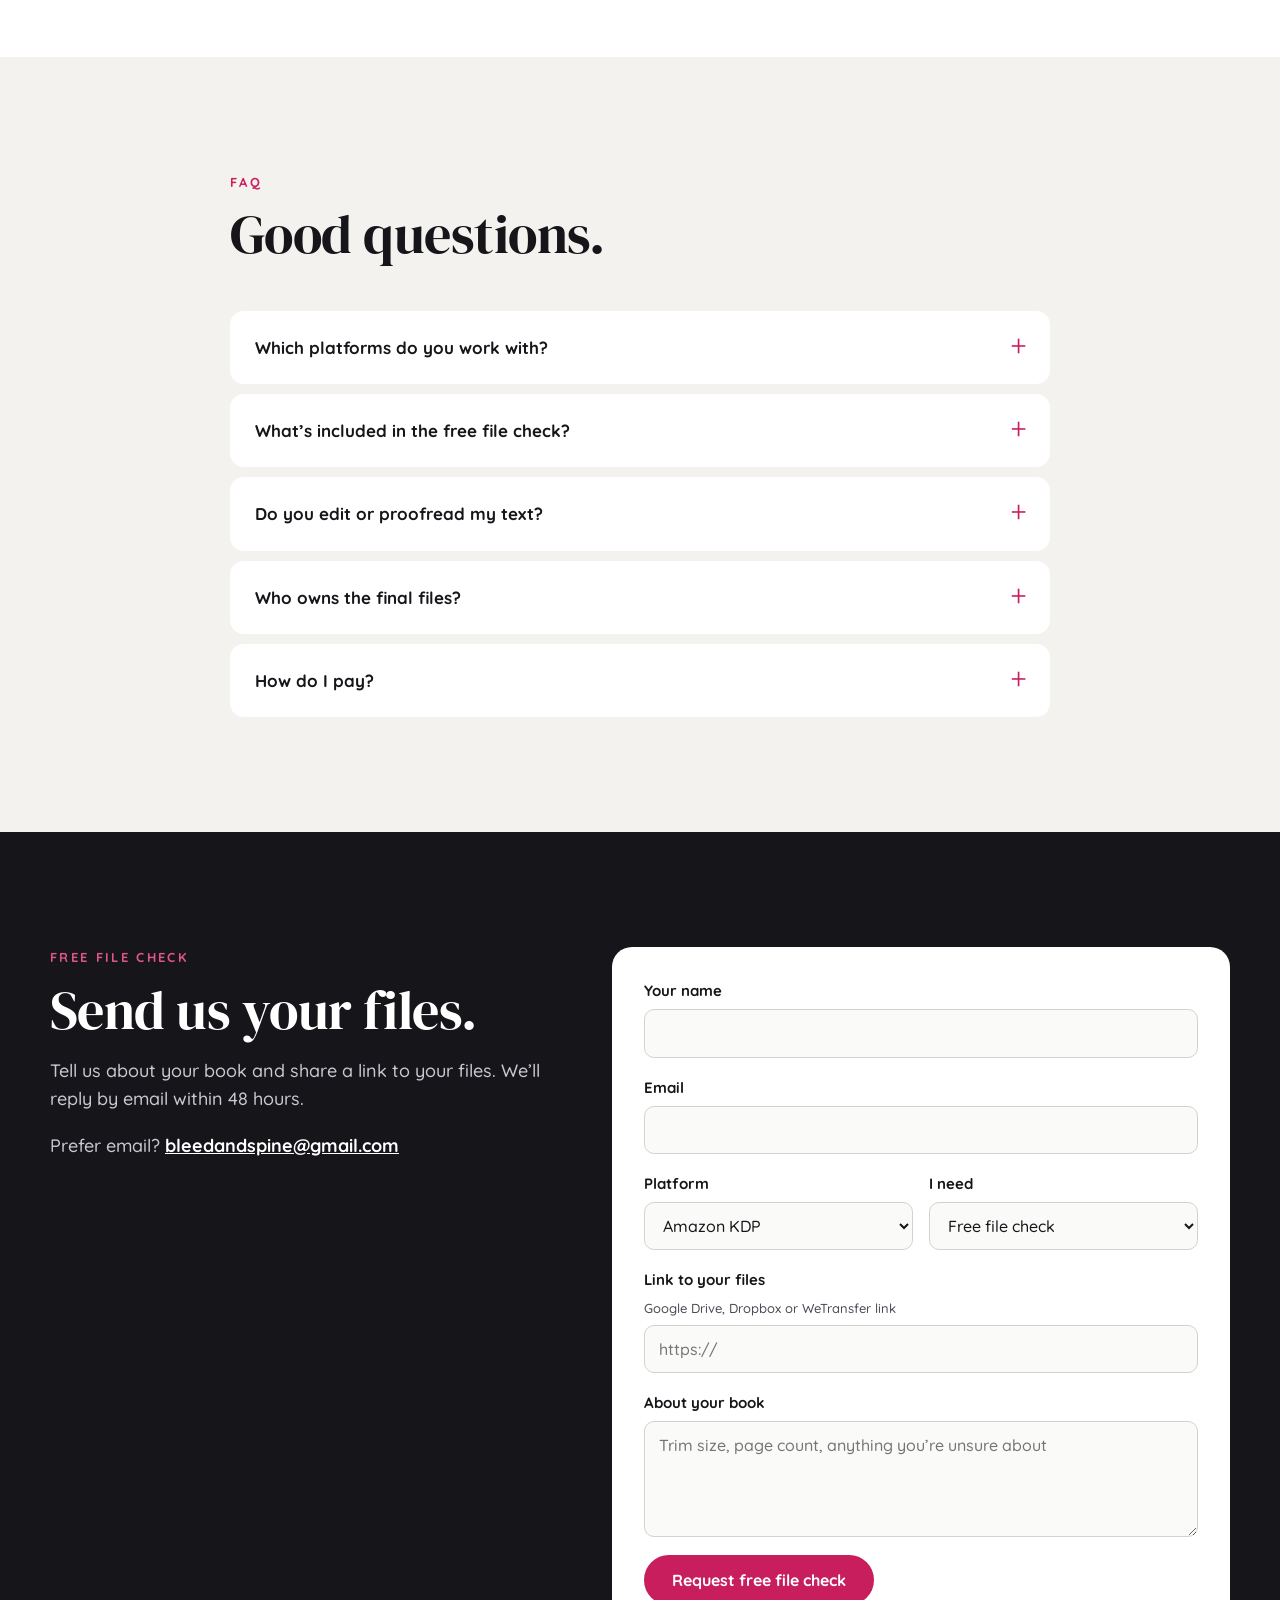
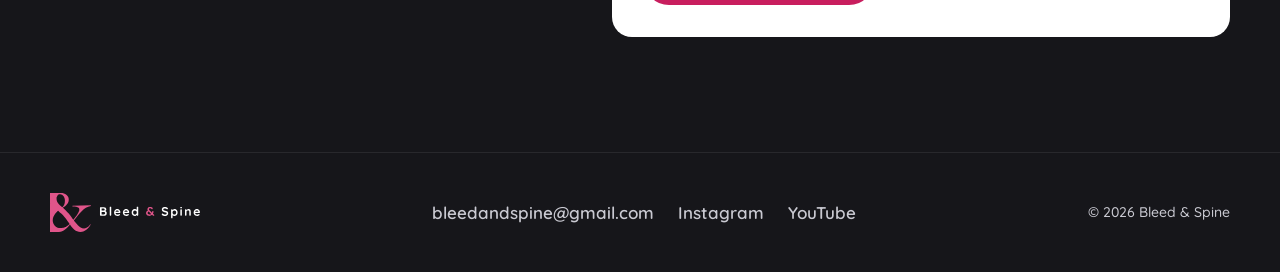
==== commit d08aea27: "About in team voice; add PayPal to FAQ payment answer Co-Authored-By: Claude Sonnet 5.5 <noreply@ant" ====
--- a/index.html
+++ b/index.html
@@ -290,8 +290,8 @@
         </div>
         <div>
           <p class="eyebrow">About</p>
-          <h2 id="about-title">Hi,</h2>
-          <p>I’m a designer and prepress specialist. My day job is checking and preparing book files for print, so I know exactly what printers look for and why files get rejected.</p>
+          <h2 id="about-title">Hi, we’re Bleed &amp; Spine.</h2>
+          <p>We’re a team of designers and prepress specialists. Checking and preparing book files for print is what we do, so we know exactly what printers look for and why files get rejected.</p>
           <p>Bleed &amp; Spine brings that same production checklist to independent authors, so your first proof copy looks the way you imagined.</p>
         </div>
       </div>
@@ -323,7 +323,7 @@
           </details>
           <details>
             <summary>How do I pay?</summary>
-            <p>Payment details are shared with your quote. [Add your payment methods here.]</p>
+            <p>We accept PayPal. You’ll get a PayPal invoice with your quote, in US dollars or UK pounds.</p>
           </details>
         </div>
       </div>
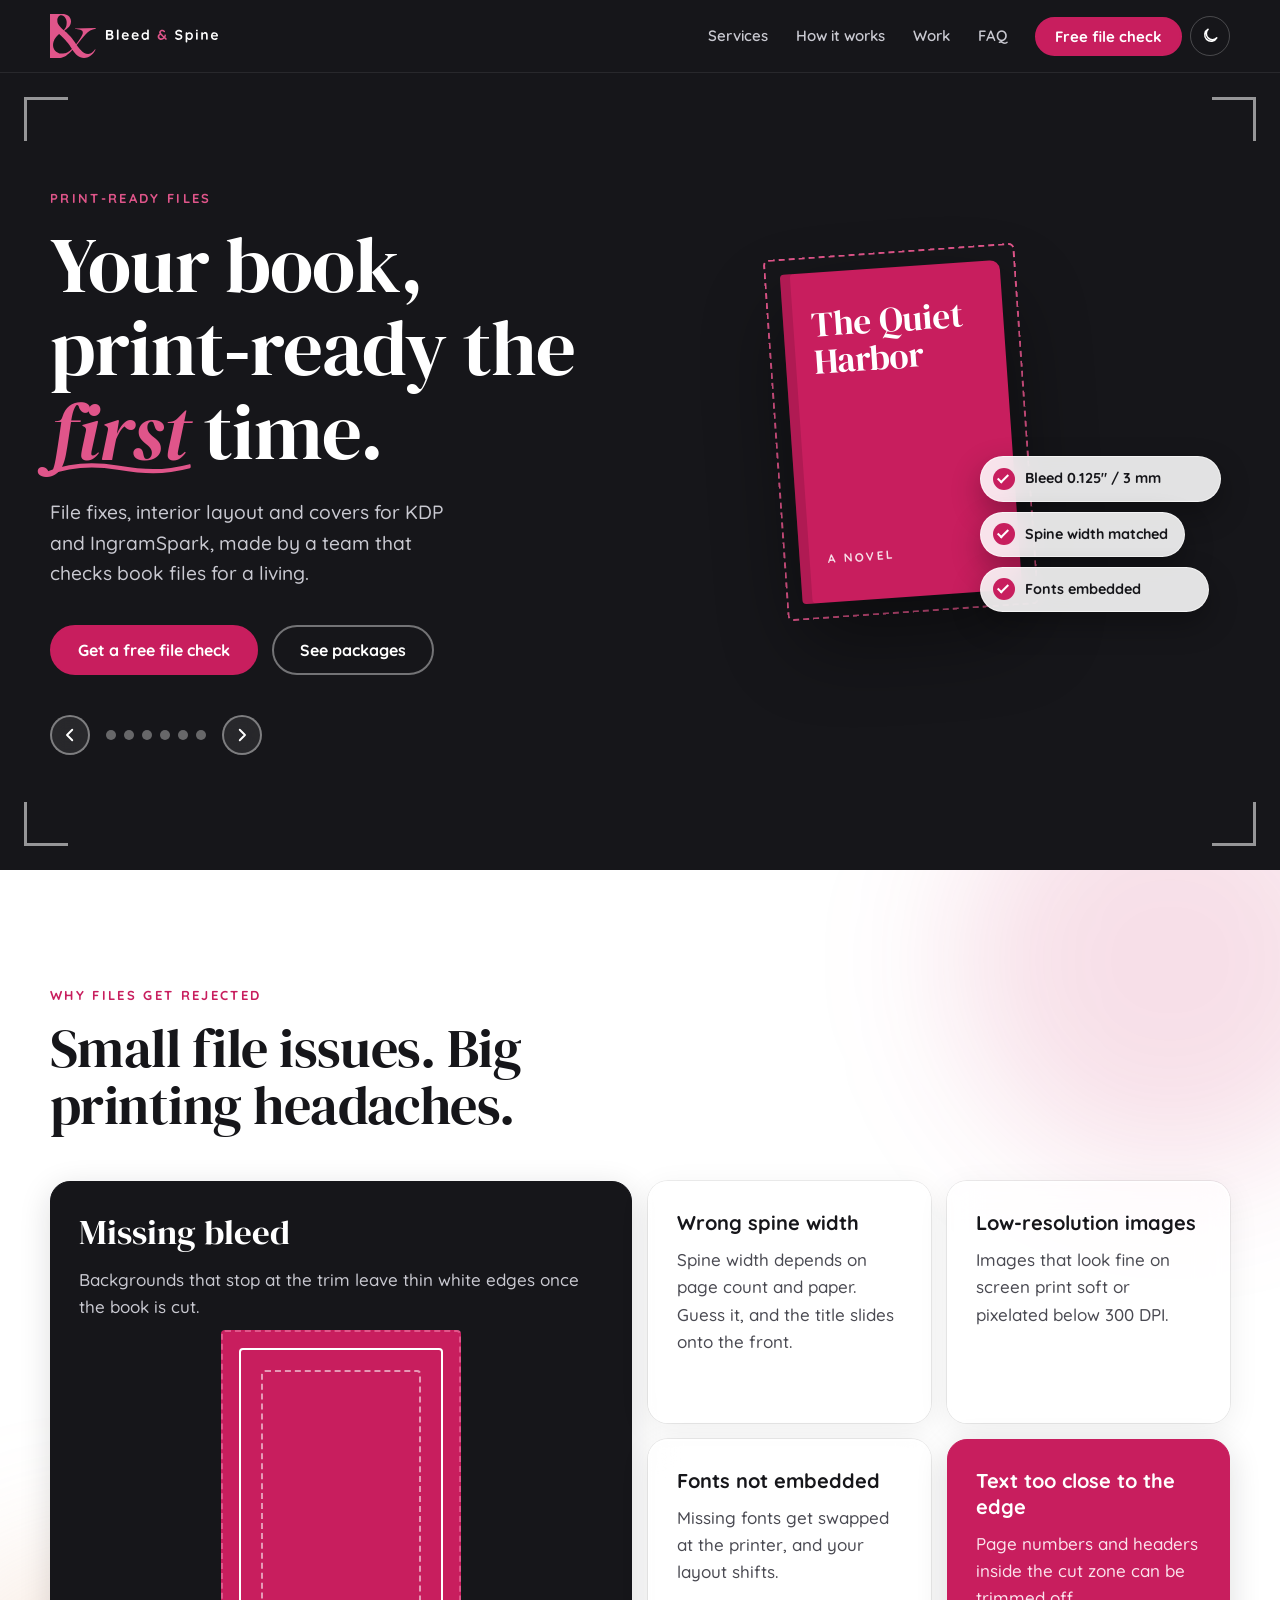
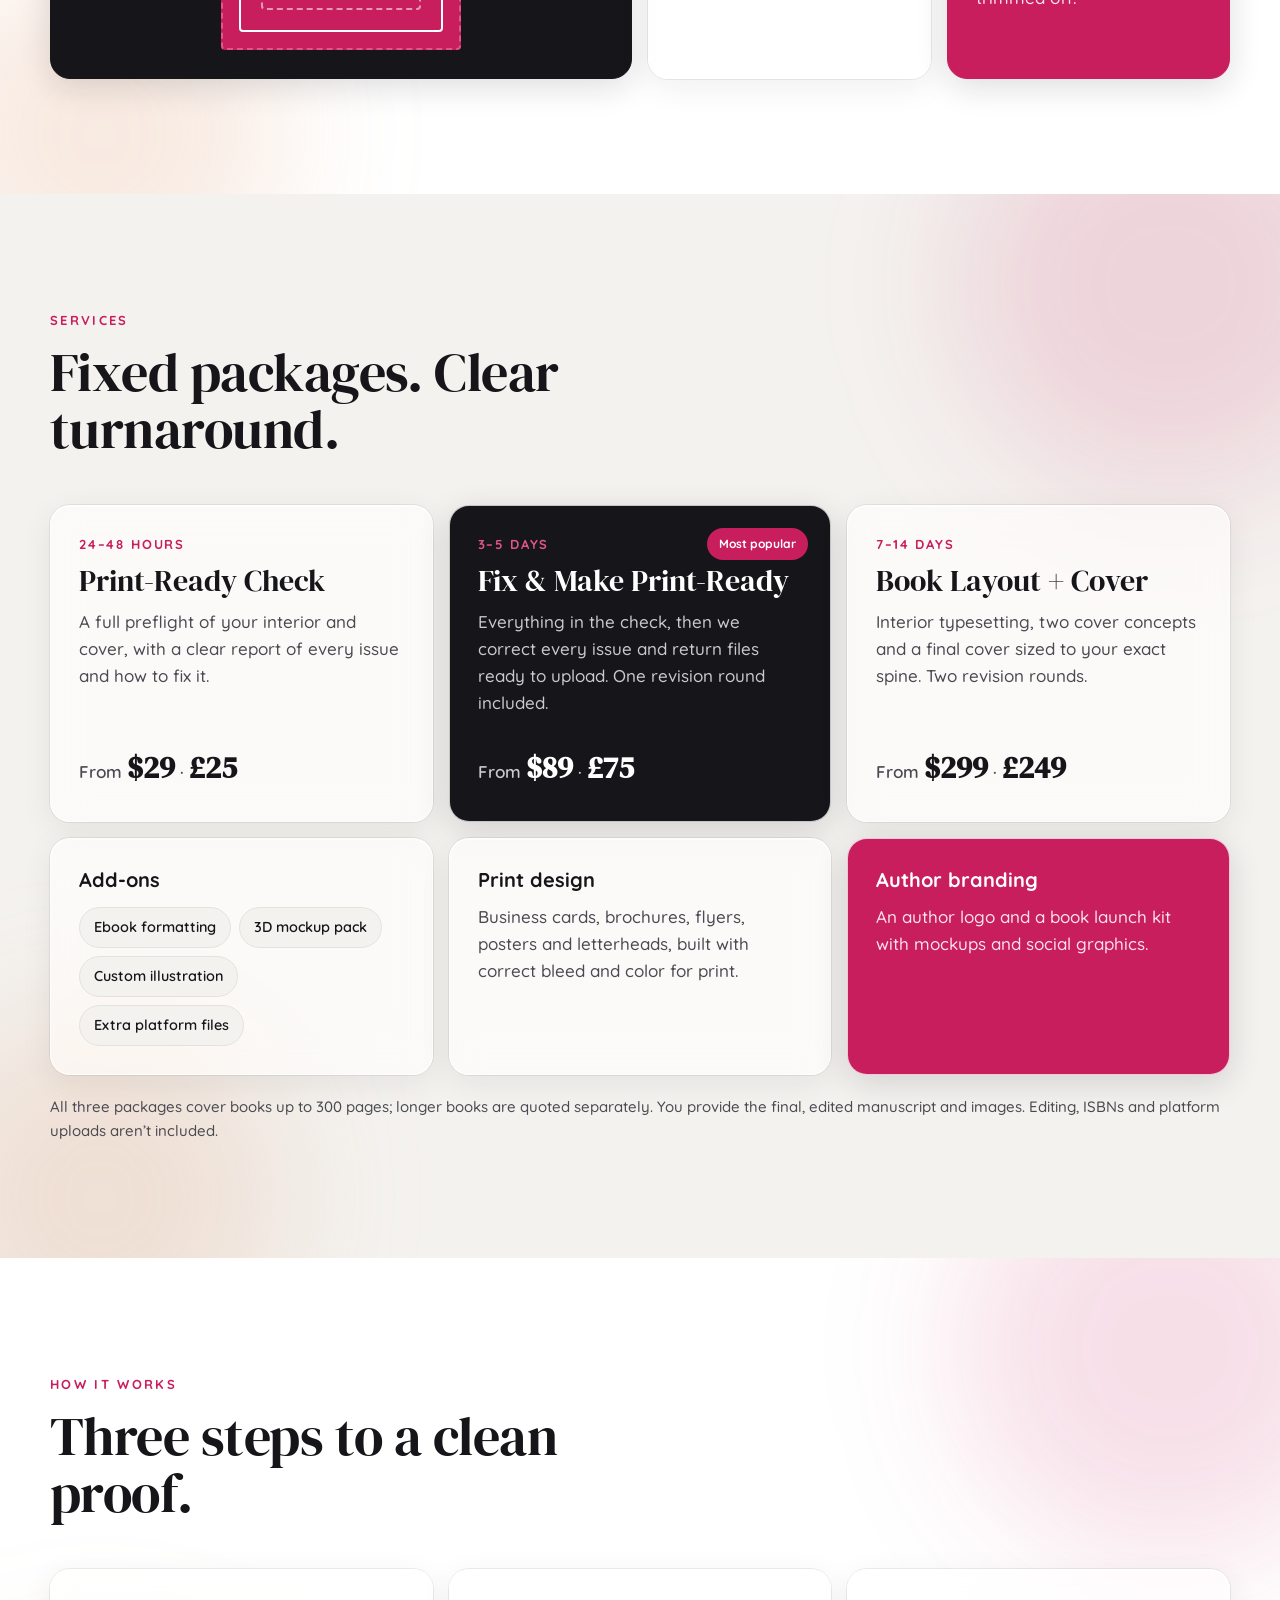
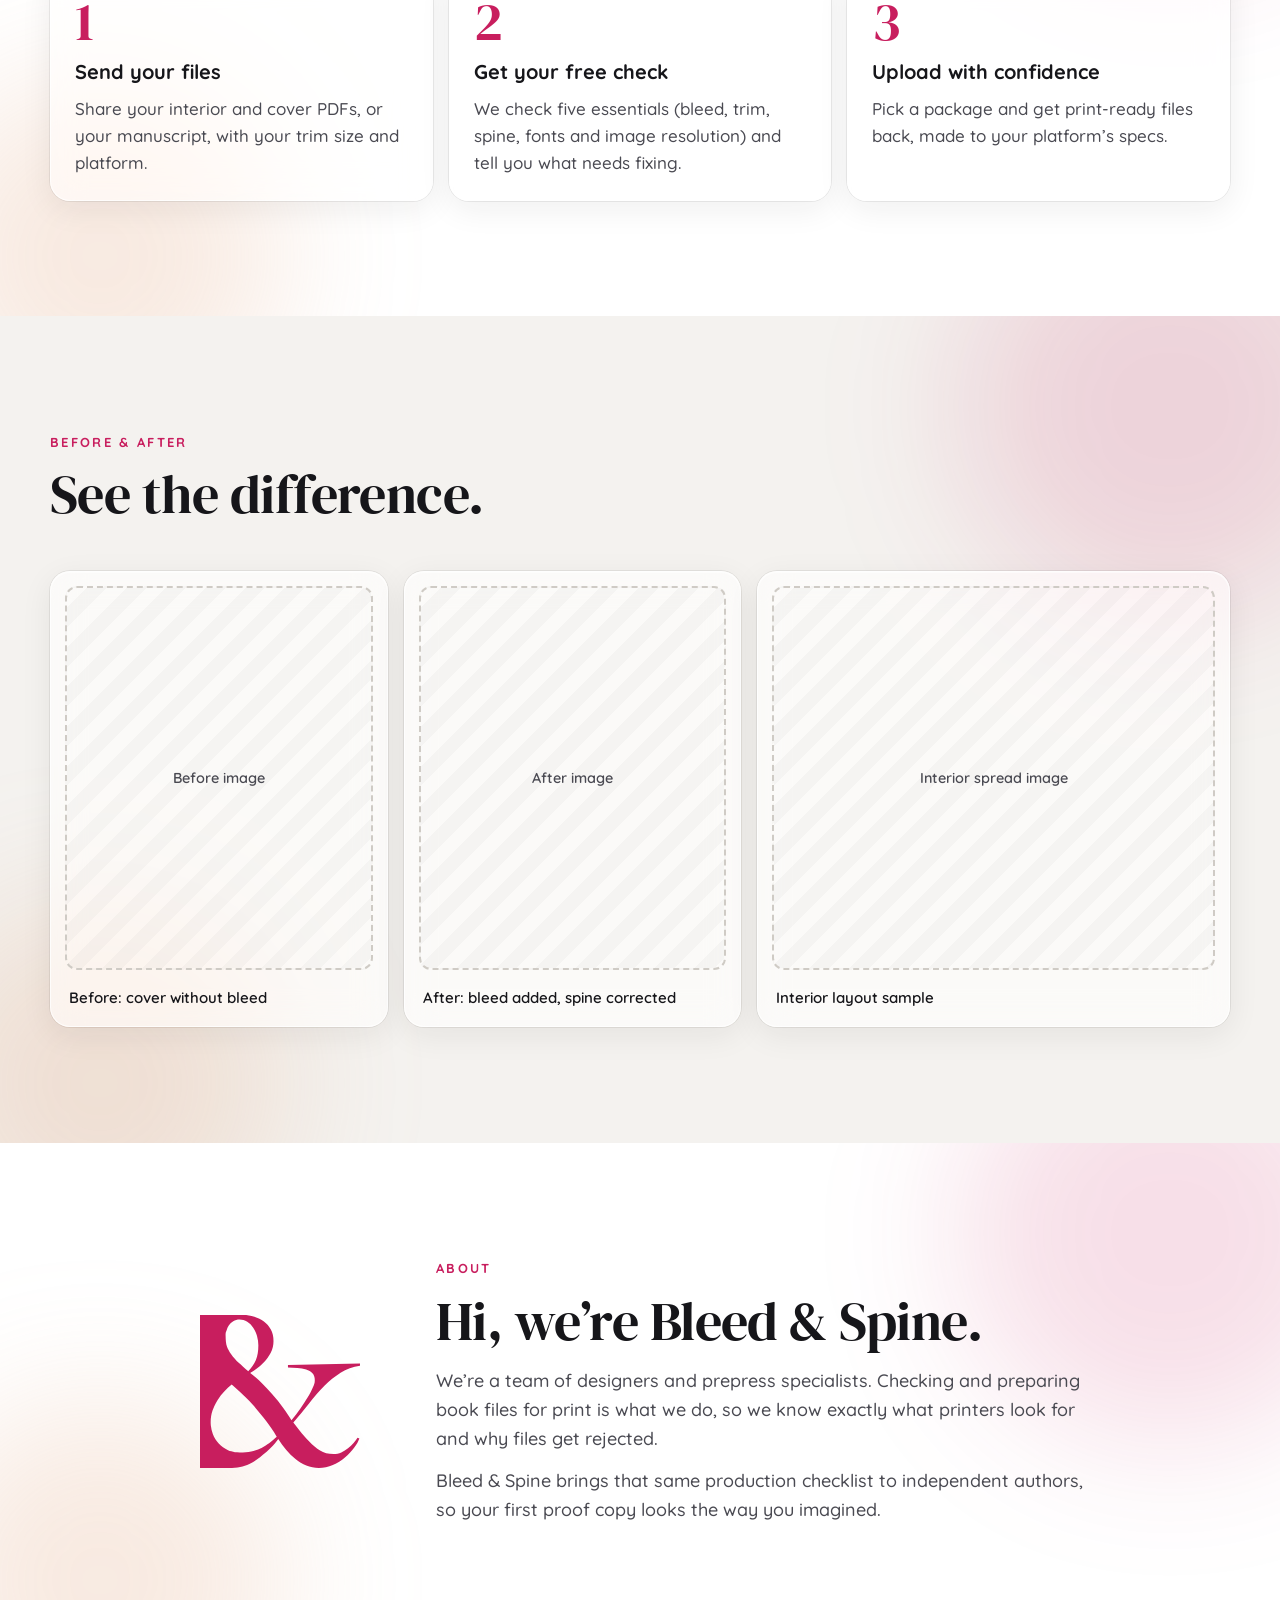
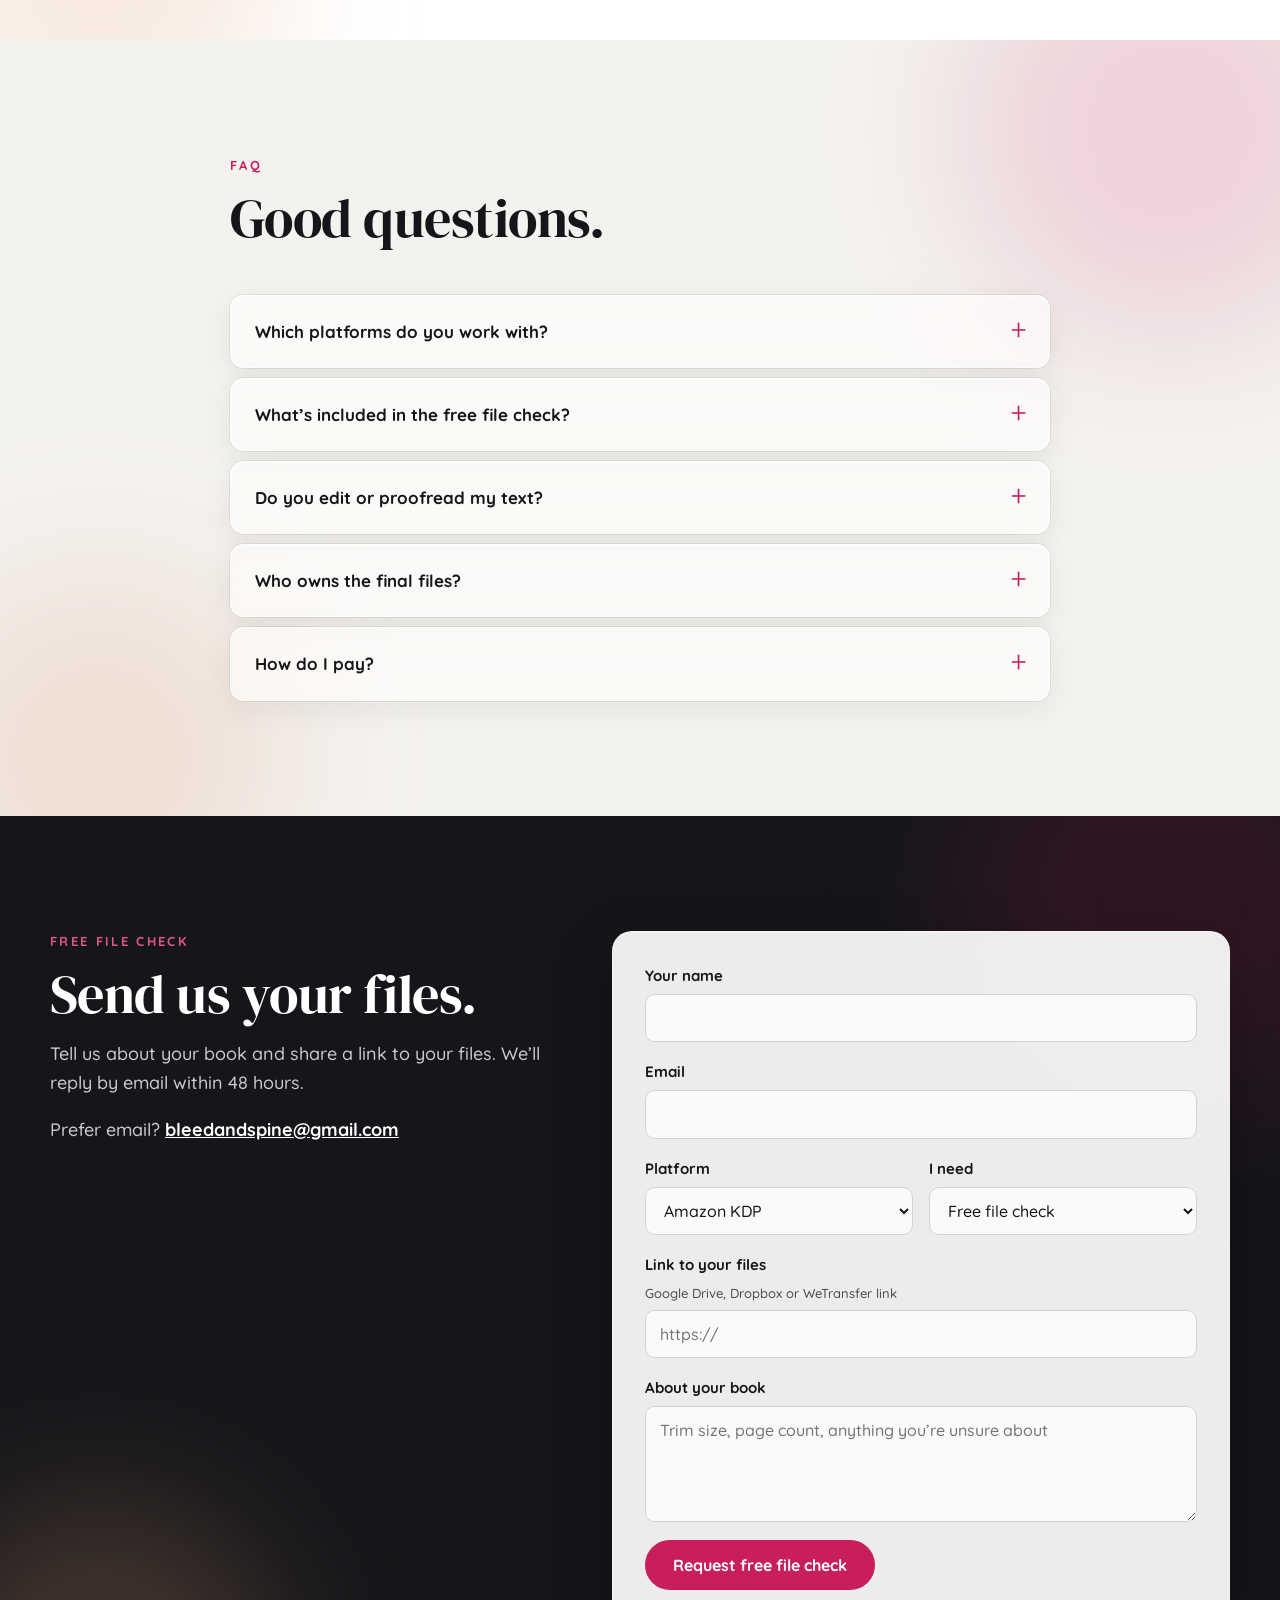
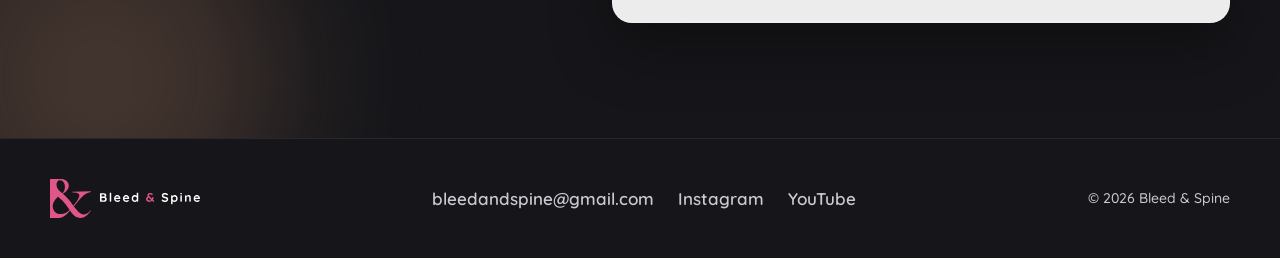
==== commit 13181135: "Hero services carousel, glass cards, form hover, slide transitions Co-Authored-By: Claude Sonnet 5.5" ====
--- a/index.html
+++ b/index.html
@@ -117,30 +117,211 @@
   <main id="main">
     <!-- HERO -->
     <section class="hero" id="top">
-      <div class="wrap hero-inner">
-        <div class="hero-copy">
-          <p class="eyebrow">For self-publishing authors in the US &amp; UK</p>
-          <h1>Your book, print&#8209;ready the <em>first</em> time.</h1>
-          <p class="lede">File fixes, interior layout and covers for KDP and IngramSpark, by a prepress specialist who checks book files for a living.</p>
-          <div class="hero-actions">
-            <a href="#check" class="btn">Get a free file check</a>
-            <a href="#services" class="btn btn-ghost">See packages</a>
+      <div class="hero-carousel" role="region" aria-roledescription="carousel" aria-label="Our services">
+        <div class="hero-slides">
+          <article class="hero-slide is-active" role="group" aria-roledescription="slide" aria-label="1 of 6">
+            <div class="wrap hero-inner">
+              <div class="hero-copy">
+                <p class="eyebrow">Print-ready files</p>
+                <h1 class="hero-title">Your book, print&#8209;ready the <em>first</em> time.</h1>
+                <p class="lede">File fixes, interior layout and covers for KDP and IngramSpark, made by a team that checks book files for a living.</p>
+                <div class="hero-actions">
+                  <a href="#check" class="btn">Get a free file check</a>
+                  <a href="#services" class="btn btn-ghost">See packages</a>
+                </div>
+              </div>
+              <div class="hero-visual" aria-hidden="true">
+                <div class="slide-art">
+                <div class="cover-mock">
+                  <span class="bleed-line"></span>
+                  <div class="cover-art">
+                    <span class="cover-title">The Quiet<br>Harbor</span>
+                    <span class="cover-by">A NOVEL</span>
+                  </div>
+                </div>
+                <ul class="checks">
+                  <li><span class="tick"></span>Bleed 0.125″ / 3 mm</li>
+                  <li><span class="tick"></span>Spine width matched</li>
+                  <li><span class="tick"></span>Fonts embedded</li>
+                </ul>
+              </div>
+              </div>
+            </div>
+          </article>
+          <article class="hero-slide" role="group" aria-roledescription="slide" aria-label="2 of 6">
+            <div class="wrap hero-inner">
+              <div class="hero-copy">
+                <p class="eyebrow">Cover design</p>
+                <h2 class="hero-title">A cover cut to the <em>exact</em> spine.</h2>
+                <p class="lede">Front, spine and back sized to your page count and paper, with bleed built in and files ready to upload.</p>
+                <div class="hero-actions">
+                  <a href="#check" class="btn">Get a quote</a>
+                  <a href="#services" class="btn btn-ghost">See packages</a>
+                </div>
+              </div>
+              <div class="hero-visual" aria-hidden="true">
+                <div class="slide-art">
+                <svg viewBox="0 0 360 260" class="art-svg" aria-hidden="true">
+                  <rect x="18" y="40" width="324" height="196" fill="none" stroke="#E0558A" stroke-width="2" stroke-dasharray="6 5" rx="3"/>
+                  <rect x="30" y="52" width="138" height="172" fill="#F4F2EF"/>
+                  <rect x="168" y="52" width="26" height="172" fill="#16161A" stroke="#fff" stroke-opacity=".3"/>
+                  <rect x="194" y="52" width="136" height="172" fill="#C81E5E"/>
+                  <text x="181" y="138" fill="#fff" font-size="11" font-weight="700" letter-spacing="2" text-anchor="middle" transform="rotate(90 181 138)">THE QUIET HARBOR</text>
+                  <text x="262" y="126" fill="#fff" font-size="21" text-anchor="middle" class="svg-serif">The Quiet</text>
+                  <text x="262" y="150" fill="#fff" font-size="21" text-anchor="middle" class="svg-serif">Harbor</text>
+                  <rect x="46" y="170" width="52" height="34" fill="#fff"/>
+                  <g stroke="#16161A" stroke-width="2"><path d="M52 176v22M57 176v22M61 176v22M67 176v22M72 176v22M78 176v22M83 176v22M89 176v22"/></g>
+                  <path d="M168 26v20M194 26v20" stroke="#fff" stroke-width="2"/>
+                  <path d="M168 32h26" stroke="#E0558A" stroke-width="2"/>
+                  <text x="181" y="20" fill="#E0558A" font-size="13" font-weight="700" text-anchor="middle">Spine 0.62″</text>
+                </svg>
+              </div>
+              </div>
+            </div>
+          </article>
+          <article class="hero-slide" role="group" aria-roledescription="slide" aria-label="3 of 6">
+            <div class="wrap hero-inner">
+              <div class="hero-copy">
+                <p class="eyebrow">Interior layout</p>
+                <h2 class="hero-title">Pages that <em>read</em> beautifully.</h2>
+                <p class="lede">Clean typesetting, correct margins and gutters, and chapter openers that feel like a real bookshelf title.</p>
+                <div class="hero-actions">
+                  <a href="#check" class="btn">Get a quote</a>
+                  <a href="#services" class="btn btn-ghost">See packages</a>
+                </div>
+              </div>
+              <div class="hero-visual" aria-hidden="true">
+                <div class="slide-art">
+                <svg viewBox="0 0 360 260" class="art-svg" aria-hidden="true">
+                  <rect x="20" y="30" width="158" height="206" fill="#fff" rx="2"/>
+                  <rect x="182" y="30" width="158" height="206" fill="#fff" rx="2"/>
+                  <rect x="36" y="46" width="126" height="174" fill="none" stroke="#E0558A" stroke-dasharray="4 4"/>
+                  <rect x="198" y="46" width="126" height="174" fill="none" stroke="#E0558A" stroke-dasharray="4 4"/>
+                  <text x="46" y="82" fill="#C81E5E" font-size="38" class="svg-serif">C</text>
+                  <g fill="#16161A" opacity=".75">
+                    <rect x="84" y="62" width="68" height="4" rx="2"/><rect x="84" y="72" width="68" height="4" rx="2"/><rect x="84" y="82" width="52" height="4" rx="2"/>
+                    <rect x="46" y="100" width="106" height="4" rx="2"/><rect x="46" y="110" width="106" height="4" rx="2"/><rect x="46" y="120" width="100" height="4" rx="2"/><rect x="46" y="130" width="106" height="4" rx="2"/><rect x="46" y="140" width="106" height="4" rx="2"/><rect x="46" y="150" width="70" height="4" rx="2"/>
+                    <rect x="46" y="168" width="106" height="4" rx="2"/><rect x="46" y="178" width="106" height="4" rx="2"/><rect x="46" y="188" width="90" height="4" rx="2"/>
+                    <rect x="208" y="62" width="106" height="4" rx="2"/><rect x="208" y="72" width="106" height="4" rx="2"/><rect x="208" y="82" width="98" height="4" rx="2"/><rect x="208" y="92" width="106" height="4" rx="2"/><rect x="208" y="102" width="60" height="4" rx="2"/>
+                    <rect x="208" y="120" width="106" height="4" rx="2"/><rect x="208" y="130" width="106" height="4" rx="2"/><rect x="208" y="140" width="106" height="4" rx="2"/><rect x="208" y="150" width="94" height="4" rx="2"/><rect x="208" y="160" width="106" height="4" rx="2"/><rect x="208" y="170" width="106" height="4" rx="2"/><rect x="208" y="180" width="40" height="4" rx="2"/>
+                  </g>
+                  <text x="99" y="212" fill="#16161A" font-size="9" text-anchor="middle" opacity=".6">42</text>
+                  <text x="261" y="212" fill="#16161A" font-size="9" text-anchor="middle" opacity=".6">43</text>
+                </svg>
+              </div>
+              </div>
+            </div>
+          </article>
+          <article class="hero-slide" role="group" aria-roledescription="slide" aria-label="4 of 6">
+            <div class="wrap hero-inner">
+              <div class="hero-copy">
+                <p class="eyebrow">3D mockups &amp; ebooks</p>
+                <h2 class="hero-title">Show your book <em>before</em> it ships.</h2>
+                <p class="lede">Realistic 3D mockups for your launch, plus clean ebook formatting for Kindle and other readers.</p>
+                <div class="hero-actions">
+                  <a href="#check" class="btn">Get a quote</a>
+                  <a href="#services" class="btn btn-ghost">See packages</a>
+                </div>
+              </div>
+              <div class="hero-visual" aria-hidden="true">
+                <div class="slide-art">
+                <svg viewBox="0 0 360 260" class="art-svg" aria-hidden="true">
+                  <ellipse cx="180" cy="236" rx="140" ry="12" fill="#000" opacity=".35"/>
+                  <polygon points="196,74 214,64 214,226 196,236" fill="#16161A" stroke="#E0558A" stroke-opacity=".5"/>
+                  <polygon points="196,74 214,64 300,64 282,74" fill="#2A2A32"/>
+                  <rect x="196" y="74" width="86" height="162" fill="#2A2A32" stroke="#E0558A" stroke-opacity=".5"/>
+                  <text x="239" y="150" fill="#fff" font-size="15" text-anchor="middle" class="svg-serif">Salt &amp;</text>
+                  <text x="239" y="170" fill="#fff" font-size="15" text-anchor="middle" class="svg-serif">Ember</text>
+                  <polygon points="52,40 74,28 74,226 52,236" fill="#9E1749"/>
+                  <polygon points="52,40 74,28 182,28 160,40" fill="#E0558A"/>
+                  <rect x="52" y="40" width="108" height="196" fill="#C81E5E"/>
+                  <polygon points="160,40 168,44 168,232 160,236" fill="#F4F2EF"/>
+                  <text x="106" y="112" fill="#fff" font-size="23" text-anchor="middle" class="svg-serif">The Quiet</text>
+                  <text x="106" y="138" fill="#fff" font-size="23" text-anchor="middle" class="svg-serif">Harbor</text>
+                  <rect x="76" y="190" width="60" height="3" fill="#fff" opacity=".7"/>
+                  <rect x="262" y="120" width="76" height="108" rx="8" fill="#fff" stroke="#16161A" stroke-width="3"/>
+                  <rect x="270" y="130" width="60" height="84" rx="3" fill="#C81E5E"/>
+                  <text x="300" y="168" fill="#fff" font-size="10" text-anchor="middle" class="svg-serif">The Quiet</text>
+                  <text x="300" y="181" fill="#fff" font-size="10" text-anchor="middle" class="svg-serif">Harbor</text>
+                  <circle cx="300" cy="221" r="2.5" fill="#16161A" opacity=".5"/>
+                </svg>
+              </div>
+              </div>
+            </div>
+          </article>
+          <article class="hero-slide" role="group" aria-roledescription="slide" aria-label="5 of 6">
+            <div class="wrap hero-inner">
+              <div class="hero-copy">
+                <p class="eyebrow">Logo &amp; author branding</p>
+                <h2 class="hero-title">A look that is <em>unmistakably</em> yours.</h2>
+                <p class="lede">An author logo, colours and type, and a launch kit with social graphics that match your book.</p>
+                <div class="hero-actions">
+                  <a href="#check" class="btn">Get a quote</a>
+                  <a href="#services" class="btn btn-ghost">See packages</a>
+                </div>
+              </div>
+              <div class="hero-visual" aria-hidden="true">
+                <div class="slide-art">
+                <svg viewBox="0 0 360 260" class="art-svg" aria-hidden="true">
+                  <rect x="40" y="30" width="190" height="150" rx="14" fill="#fff"/>
+                  <path d="M58 52v-12h12M212 40h12v12M224 158v12h-12M70 170H58v-12" fill="none" stroke="#C81E5E" stroke-width="2.5"/>
+                  <circle cx="135" cy="92" r="34" fill="#C81E5E"/>
+                  <text x="135" y="104" fill="#fff" font-size="32" text-anchor="middle" class="svg-serif">A.M</text>
+                  <text x="135" y="148" fill="#16161A" font-size="15" text-anchor="middle" class="svg-serif">Alex Morgan</text>
+                  <rect x="100" y="156" width="70" height="3" rx="1.5" fill="#16161A" opacity=".35"/>
+                  <rect x="248" y="30" width="72" height="150" rx="14" fill="#16161A" stroke="#E0558A" stroke-opacity=".6"/>
+                  <circle cx="284" cy="62" r="12" fill="#C81E5E"/><circle cx="284" cy="96" r="12" fill="#E0558A"/><circle cx="284" cy="130" r="12" fill="#F4F2EF"/><circle cx="284" cy="164" r="0" fill="#fff"/>
+                  <rect x="40" y="198" width="130" height="38" rx="19" fill="#fff"/>
+                  <text x="105" y="223" fill="#16161A" font-size="18" text-anchor="middle" class="svg-serif">Aa  Aa</text>
+                  <rect x="186" y="198" width="134" height="38" rx="19" fill="#E0558A"/>
+                  <text x="253" y="222" fill="#16161A" font-size="12" font-weight="700" text-anchor="middle">Launch kit</text>
+                </svg>
+              </div>
+              </div>
+            </div>
+          </article>
+          <article class="hero-slide" role="group" aria-roledescription="slide" aria-label="6 of 6">
+            <div class="wrap hero-inner">
+              <div class="hero-copy">
+                <p class="eyebrow">Print design</p>
+                <h2 class="hero-title">Cards, flyers and brochures, <em>printed right</em>.</h2>
+                <p class="lede">Business cards, brochures, posters and letterheads, built with correct bleed and colour for print.</p>
+                <div class="hero-actions">
+                  <a href="#check" class="btn">Get a quote</a>
+                  <a href="#services" class="btn btn-ghost">See packages</a>
+                </div>
+              </div>
+              <div class="hero-visual" aria-hidden="true">
+                <div class="slide-art">
+                <svg viewBox="0 0 360 260" class="art-svg" aria-hidden="true">
+                  <g transform="rotate(-6 110 130)">
+                    <rect x="48" y="36" width="138" height="188" fill="#C81E5E" rx="3"/>
+                    <text x="64" y="90" fill="#fff" font-size="24" class="svg-serif">Open</text>
+                    <text x="64" y="116" fill="#fff" font-size="24" class="svg-serif">Studio</text>
+                    <rect x="64" y="136" width="70" height="4" rx="2" fill="#fff" opacity=".8"/>
+                    <rect x="64" y="148" width="50" height="4" rx="2" fill="#fff" opacity=".8"/>
+                    <rect x="64" y="190" width="40" height="18" fill="#fff" rx="9"/>
+                  </g>
+                  <g transform="rotate(5 250 150)">
+                    <rect x="170" y="110" width="170" height="98" fill="#fff" rx="4"/>
+                    <rect x="170" y="110" width="8" height="98" fill="#C81E5E"/>
+                    <text x="194" y="146" fill="#16161A" font-size="16" class="svg-serif">Alex Morgan</text>
+                    <rect x="194" y="156" width="60" height="4" rx="2" fill="#16161A" opacity=".5"/>
+                    <rect x="194" y="168" width="84" height="4" rx="2" fill="#16161A" opacity=".5"/>
+                    <rect x="194" y="180" width="70" height="4" rx="2" fill="#16161A" opacity=".5"/>
+                  </g>
+                </svg>
+              </div>
+              </div>
+            </div>
+          </article>
+        </div>
+        <div class="wrap">
+          <div class="carousel-ctrl">
+            <button type="button" class="car-btn" data-dir="-1" aria-label="Previous slide"><svg viewBox="0 0 24 24" width="18" height="18" aria-hidden="true"><path d="M15 5l-7 7 7 7" fill="none" stroke="currentColor" stroke-width="2.5" stroke-linecap="round" stroke-linejoin="round"/></svg></button>
+            <div class="car-dots" role="group" aria-label="Choose slide"></div>
+            <button type="button" class="car-btn" data-dir="1" aria-label="Next slide"><svg viewBox="0 0 24 24" width="18" height="18" aria-hidden="true"><path d="M9 5l7 7-7 7" fill="none" stroke="currentColor" stroke-width="2.5" stroke-linecap="round" stroke-linejoin="round"/></svg></button>
           </div>
-        </div>
-
-        <div class="hero-visual" aria-hidden="true">
-          <div class="cover-mock">
-            <span class="bleed-line"></span>
-            <div class="cover-art">
-              <span class="cover-title">The Quiet<br>Harbor</span>
-              <span class="cover-by">A NOVEL</span>
-            </div>
-          </div>
-          <ul class="checks">
-            <li><span class="tick"></span>Bleed 0.125″ / 3 mm</li>
-            <li><span class="tick"></span>Spine width matched</li>
-            <li><span class="tick"></span>Fonts embedded</li>
-          </ul>
         </div>
       </div>
       <span class="crop crop-tl"></span><span class="crop crop-tr"></span><span class="crop crop-bl"></span><span class="crop crop-br"></span>
--- a/styles.css
+++ b/styles.css
@@ -138,7 +138,7 @@
 .hero-inner { display: grid; grid-template-columns: 1.15fr .85fr; gap: 56px; align-items: center; }
 .hero .eyebrow { color: var(--rasp-light); }
 .hero h1 { font-size: clamp(2.8rem, 6.2vw, 5.4rem); }
-.hero h1 em { color: var(--rasp-light); }
+.hero-title em { color: var(--rasp-light); }
 .lede { margin-top: 24px; font-size: 1.2rem; color: var(--on-dark-muted); max-width: 34ch; }
 .hero-actions { display: flex; flex-wrap: wrap; gap: 14px; margin-top: 36px; }
 
@@ -404,3 +404,190 @@
   .hero { padding-top: 72px; padding-bottom: 72px; }
   .checks { justify-self: center; }
 }
+
+/* Hero carousel */
+.hero-slides { display: grid; }
+.hero-slide { grid-area: 1 / 1; opacity: 0; visibility: hidden; transition: opacity .6s ease, visibility .6s; }
+.hero-slide.is-active { opacity: 1; visibility: visible; }
+.hero-title { font-family: var(--serif); letter-spacing: -0.01em; line-height: 1.05; font-size: clamp(2.8rem, 6.2vw, 5.4rem); }
+.hero-title em { color: var(--rasp-light); }
+.slide-art { position: relative; width: 100%; max-width: 460px; height: 360px; display: grid; place-items: center; }
+.slide-art > .cover-mock { grid-area: 1 / 1; width: 220px; justify-self: start; margin-left: 30px; }
+.slide-art > .checks { grid-area: 1 / 1; align-self: end; justify-self: end; margin: 0; }
+.art-svg { width: 100%; height: auto; max-height: 360px; filter: drop-shadow(0 24px 40px rgba(0,0,0,.4)); }
+.art-svg text { font-family: var(--sans); }
+.art-svg .svg-serif { font-family: var(--serif); }
+.carousel-ctrl { display: flex; align-items: center; gap: 16px; margin-top: 40px; }
+.car-btn { width: 40px; height: 40px; border-radius: 50%; border: 2px solid rgba(255,255,255,.4); background: rgba(255,255,255,.08); color: #fff; display: grid; place-items: center; cursor: pointer; }
+.car-btn:hover { border-color: var(--rasp-light); color: var(--rasp-light); }
+.car-dots { display: flex; gap: 8px; }
+.car-dots button { width: 10px; height: 10px; padding: 0; border-radius: 50%; border: 0; background: rgba(255,255,255,.35); cursor: pointer; transition: width .3s ease, background-color .3s ease; }
+.car-dots button[aria-current="true"] { background: var(--rasp-light); width: 26px; border-radius: 6px; }
+.car-btn:focus-visible, .car-dots button:focus-visible { outline: 3px solid var(--rasp-light); outline-offset: 3px; }
+@media (max-width: 960px) { .carousel-ctrl { justify-content: center; } }
+@media (max-width: 520px) { .slide-art { height: 280px; } .slide-art > .cover-mock { width: 170px; margin-left: 12px; } .checks li { font-size: .8rem; } .carousel-ctrl { margin-top: 28px; } }
+@media (prefers-reduced-motion: reduce) { .hero-slide { transition: none; } }
+
+/* Glass surfaces: soft translucent cards over gentle colour fields */
+:root {
+  --glass-bg: rgba(255, 255, 255, .62);
+  --glass-border: rgba(255, 255, 255, .75);
+  --glass-edge: rgba(22, 22, 26, .07);
+  --glass-shadow: 0 8px 32px rgba(22, 22, 26, .07);
+  --glass-hover-shadow: 0 18px 44px rgba(200, 30, 94, .12), 0 4px 12px rgba(22, 22, 26, .06);
+  --orb-a: rgba(200, 30, 94, .14);
+  --orb-b: rgba(224, 160, 120, .22);
+}
+html[data-theme="dark"] {
+  --glass-bg: rgba(255, 255, 255, .055);
+  --glass-border: rgba(255, 255, 255, .12);
+  --glass-edge: rgba(0, 0, 0, .35);
+  --glass-shadow: 0 8px 32px rgba(0, 0, 0, .28);
+  --glass-hover-shadow: 0 18px 44px rgba(0, 0, 0, .4), 0 0 0 1px rgba(224, 85, 138, .35);
+  --orb-a: rgba(200, 30, 94, .22);
+  --orb-b: rgba(224, 85, 138, .10);
+}
+
+main > .section { position: relative; overflow: hidden; isolation: isolate; }
+main > .section::before, main > .section::after {
+  content: ""; position: absolute; z-index: -1; border-radius: 50%; filter: blur(70px); pointer-events: none;
+}
+main > .section::before { width: 420px; height: 420px; top: -120px; right: -100px; background: var(--orb-a); }
+main > .section::after { width: 360px; height: 360px; bottom: -120px; left: -80px; background: var(--orb-b); }
+
+.tile:not(.tile-dark):not(.tile-rasp),
+.faq details,
+.steps li {
+  background: var(--glass-bg);
+  -webkit-backdrop-filter: blur(16px) saturate(160%);
+  backdrop-filter: blur(16px) saturate(160%);
+  border: 1px solid var(--glass-border);
+  box-shadow: var(--glass-shadow), inset 0 1px 0 rgba(255, 255, 255, .5), 0 0 0 1px var(--glass-edge);
+}
+html[data-theme="dark"] .tile:not(.tile-dark):not(.tile-rasp),
+html[data-theme="dark"] .faq details,
+html[data-theme="dark"] .steps li { box-shadow: var(--glass-shadow), inset 0 1px 0 rgba(255, 255, 255, .08); }
+.steps li { border-top-width: 1px; padding: 24px; border-radius: var(--radius); }
+.section-tint .tile { border-color: var(--glass-border); }
+.tile-dark, .tile-rasp { box-shadow: 0 8px 32px rgba(22, 22, 26, .14); }
+
+.form {
+  background: var(--glass-bg);
+  -webkit-backdrop-filter: blur(22px) saturate(160%);
+  backdrop-filter: blur(22px) saturate(160%);
+  border: 1px solid rgba(255, 255, 255, .22);
+  box-shadow: 0 24px 60px rgba(0, 0, 0, .35), inset 0 1px 0 rgba(255, 255, 255, .25);
+}
+.check .form { background: rgba(255, 255, 255, .92); }
+html[data-theme="dark"] .check .form { background: rgba(32, 32, 38, .72); }
+.check { position: relative; overflow: hidden; isolation: isolate; }
+.check::before { content: ""; position: absolute; z-index: -1; width: 460px; height: 460px; right: -120px; top: -80px; border-radius: 50%; background: rgba(200, 30, 94, .35); filter: blur(90px); }
+
+.checks li, .car-btn {
+  -webkit-backdrop-filter: blur(12px);
+  backdrop-filter: blur(12px);
+}
+.checks li { background: rgba(255, 255, 255, .88); border: 1px solid rgba(255, 255, 255, .6); }
+.car-btn { background: rgba(255, 255, 255, .08); }
+
+/* Hover, focus and motion: calm and deliberate */
+@media (hover: hover) {
+  .tile:not(.tile-dark):not(.tile-rasp):hover,
+  .faq details:hover,
+  .steps li:hover {
+    background: var(--glass-bg);
+    border-color: var(--glass-border);
+    box-shadow: var(--glass-hover-shadow), inset 0 1px 0 rgba(255, 255, 255, .5);
+  }
+  .tile::after {
+    content: ""; position: absolute; inset: 0; border-radius: inherit; pointer-events: none; opacity: 0;
+    background: radial-gradient(260px circle at var(--mx, 50%) var(--my, 50%), rgba(200, 30, 94, .10), transparent 70%);
+    transition: opacity .3s ease;
+  }
+  .tile:hover::after { opacity: 1; }
+}
+@media (prefers-reduced-motion: no-preference) {
+  .tile, .steps li { transition: transform .35s cubic-bezier(.2, .7, .2, 1), box-shadow .35s ease, background-color .2s ease, border-color .2s ease; }
+  @media (hover: hover) { .steps li:hover { transform: translateY(-3px); } .tile:hover { transform: translateY(-4px); } }
+  .btn { transition: transform .2s ease, background-color .2s ease, border-color .2s ease, box-shadow .2s ease; }
+  .btn:hover { box-shadow: 0 10px 24px rgba(200, 30, 94, .35); }
+  .btn:active { transform: translateY(1px) scale(.98); }
+  .step-num { transition: transform .35s cubic-bezier(.2, .7, .2, 1); display: inline-block; }
+  .steps li:hover .step-num { transform: scale(1.08) rotate(-3deg); }
+  .faq details > p { animation: faqIn .3s ease; }
+  @keyframes faqIn { from { opacity: 0; translate: 0 -6px; } }
+
+  .hero-slide.is-active .hero-copy > * { animation: heroIn .8s cubic-bezier(.2, .7, .2, 1) backwards; }
+  .hero-slide.is-active .hero-copy > :nth-child(2) { animation-delay: .08s; }
+  .hero-slide.is-active .hero-copy > :nth-child(3) { animation-delay: .16s; }
+  .hero-slide.is-active .hero-copy > :nth-child(4) { animation-delay: .24s; }
+  .hero-slide.is-active .hero-visual { animation: heroIn .9s .1s cubic-bezier(.2, .7, .2, 1) backwards; }
+  @keyframes heroIn { from { opacity: 0; translate: 0 22px; } }
+  .hero-slide.is-active .art-svg, .hero-slide.is-active .slide-art > .cover-mock { animation: floaty 6s ease-in-out infinite; }
+  @keyframes floaty { 50% { translate: 0 -8px; } }
+  }
+
+/* Human touch: a hand-drawn underline on the key word */
+.hero-title em { position: relative; display: inline-block; }
+.hero-title em::after {
+  content: ""; position: absolute; left: -2%; bottom: -.08em; width: 104%; height: .22em;
+  background: no-repeat center / 100% 100% url("data:image/svg+xml,%3Csvg xmlns='http://www.w3.org/2000/svg' viewBox='0 0 200 12' preserveAspectRatio='none'%3E%3Cpath d='M2 8c30-6 60-7 96-4s62 4 100-1' fill='none' stroke='%23E0558A' stroke-width='3' stroke-linecap='round'/%3E%3C/svg%3E");
+}
+@media (prefers-reduced-motion: no-preference) {
+  .hero-title em::after { animation: draw 1s .7s ease-out backwards; clip-path: inset(0 0 0 0); }
+  @keyframes draw { from { clip-path: inset(0 100% 0 0); } }
+}
+
+/* Form field hover and focus */
+.field input, .field select, .field textarea {
+  -webkit-backdrop-filter: blur(8px);
+  backdrop-filter: blur(8px);
+}
+.field label { transition: color .2s ease; }
+.field:focus-within label { color: var(--rasp); }
+html[data-theme="dark"] .field:focus-within label { color: var(--rasp-light); }
+@media (hover: hover) {
+  .field input:hover:not(:focus), .field select:hover:not(:focus), .field textarea:hover:not(:focus) {
+    border-color: var(--rasp-light);
+    background: var(--glass-bg);
+    box-shadow: 0 4px 14px rgba(200, 30, 94, .12);
+  }
+  .field select, .field input[type="checkbox"], .field input[type="radio"] { cursor: pointer; }
+}
+@media (prefers-reduced-motion: no-preference) {
+  .field input, .field select, .field textarea {
+    transition: border-color .2s ease, box-shadow .25s ease, background-color .2s ease, transform .2s ease;
+  }
+  .field input:focus, .field select:focus, .field textarea:focus { transform: translateY(-1px); }
+}
+.field input:focus, .field select:focus, .field textarea:focus {
+  border-color: var(--rasp);
+  box-shadow: 0 0 0 4px rgba(200, 30, 94, .2), 0 8px 20px rgba(200, 30, 94, .12);
+}
+
+/* Hero slide transitions: directional, with staggered entrances and a progress fill */
+.hero-carousel { --d: 1; }
+.hero-carousel[data-dir="prev"] { --d: -1; }
+.hero-slide.is-leaving { visibility: visible; opacity: 0; }
+@media (prefers-reduced-motion: no-preference) {
+  .hero-slide { transition: opacity .7s ease, visibility .7s; }
+  .hero-copy, .hero-visual { transition: translate .7s cubic-bezier(.5, 0, .75, 0), scale .7s ease; }
+  .hero-slide.is-leaving .hero-copy { translate: calc(var(--d) * -70px) 0; }
+  .hero-slide.is-leaving .hero-visual { translate: calc(var(--d) * -120px) 0; scale: .94; }
+
+  .hero-slide.is-active .hero-copy > * { animation: enterX .9s cubic-bezier(.2, .7, .2, 1) backwards; }
+  .hero-slide.is-active .hero-copy > :nth-child(1) { animation-delay: .15s; }
+  .hero-slide.is-active .hero-copy > :nth-child(2) { animation-delay: .25s; }
+  .hero-slide.is-active .hero-copy > :nth-child(3) { animation-delay: .38s; }
+  .hero-slide.is-active .hero-copy > :nth-child(4) { animation-delay: .5s; }
+  .hero-slide.is-active .hero-visual { animation: enterVisual 1.1s .2s cubic-bezier(.2, .7, .2, 1) backwards; }
+  @keyframes enterX { from { opacity: 0; translate: calc(var(--d) * 70px) 0; } }
+  @keyframes enterVisual { from { opacity: 0; translate: calc(var(--d) * 140px) 0; scale: .9; rotate: calc(var(--d) * 4deg); } }
+
+  .car-dots button { position: relative; overflow: hidden; }
+  .car-dots button[aria-current="true"]::after {
+    content: ""; position: absolute; inset: 0; background: rgba(255, 255, 255, .85); transform-origin: left; transform: scaleX(0);
+  }
+  .hero-carousel.is-timing .car-dots button[aria-current="true"]::after { animation: dotFill 6s linear forwards; }
+  @keyframes dotFill { to { transform: scaleX(1); } }
+}
